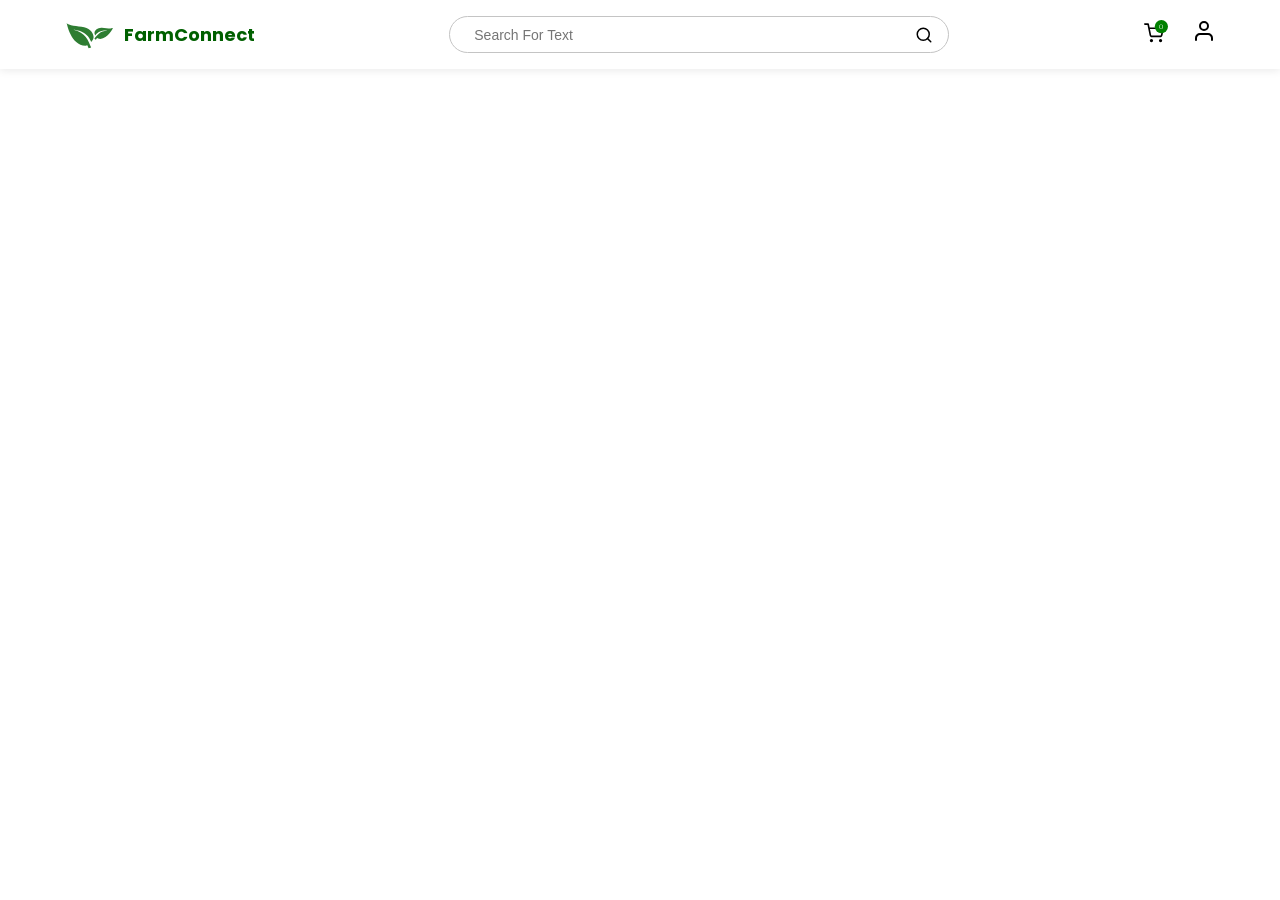
==== pages/home.html @ e82cad1a "nav bar" ====
<!DOCTYPE html>
<html lang="en">
<head>
    <meta charset="UTF-8">
    <meta name="viewport" content="width=device-width, initial-scale=1.0">
    <title>HomePage</title>
     <link rel="stylesheet" href="https://cloudflare.com">
     <link rel="preconnect" href="https://fonts.googleapis.com">
  <link rel="preconnect" href="https://gstatic.com" crossorigin>
  <link href="https://fonts.googleapis.com/css2?family=Poppins:wght@300;400;500;600;700;800&display=swap" rel="stylesheet">
  
    <link rel="stylesheet" href="/css/home.css">
</head>
<body>
   <header class="navbar-header">
  <nav class="navbar">
    
    <!-- Left Section: Logo & Name -->
    <a href="/pages/home.html" class="nav-logo">
      <!-- Added class="logo-img" so we can size it using our CSS tokens -->
      <img src="/icons/logo.svg" alt="Logo" class="logo-img">
      <span class="nav-name">FarmConnect</span>
    </a>

    <!-- Center Section: Search Engine -->
    <div class="nav-search-container">
      <form class="nav-search-form" action="search-results.html" method="GET">
        <input type="text" name="query" placeholder="Search For Text" class="search-input">
        <button type="submit" class="search-submit-btn">
          <img src="/icons/search.svg" alt="Search" class="search-img-icon">
        </button>
      </form>
    </div>

    <!-- Right Section: Cart & User Links -->
    <div class="nav-actions">
      <a href="/cart" class="nav-icon-link">
        <!-- Replaced space with %20 just in case your file has a real space, but renaming the file to shopping-cart.svg is best practice! -->
        <img src="/icons/shopping%20cart.svg" alt="Cart" class="nav-icon">
      </a>
      <a href="/profile" class="nav-icon-link">
        <img src="/icons/user.svg" alt="Profile" class="nav-icon">
      </a>
    </div>

  </nav>
</header>
</body>
</html>
---- css/home.css ----
:root{
    --primary:#008000;
    --primary-hover:#007300;
    --primary-dark:#006000;
    --secondary:#E6F2E6;
    --white:#fff;
    --black:#000;
    --gray:#C4C4C4;
    --text:#333;
    --font-family:'Poppins',sans-serif;
    --fs-xs:.75rem;
    --fs-sm:.875rem;
    --fs-base:1rem;
    --fs-md:1.125rem;
    --fs-lg:1.5rem;
    --fs-xl:2rem;
    --fs-2xl:2.5rem;
    --fs-3xl:3rem;
    --fw-light:300;
    --fw-regular:400;
    --fw-medium:500;
    --fw-semibold:600;
    --fw-bold:700;
    --fw-black:800;
    --space-4:1rem;
    --space-5:1.5rem;
    --radius-sm:8px;
    --radius-md:12px;
    --radius-lg:20px;
    --shadow-sm:0 2px 8px rgba(0,0,0,.08);
    --container-width:1200px;
    --transition:.3s ease;
}


*{
    margin:0;
    padding:0;
    box-sizing:border-box;
    scroll-behavior:smooth;
}



 body{
        font-family: var(--font-family);
        color: var(--text);
        background: var(--white);
        overflow-x:hidden;
     }

   
.navbar-header {
    background-color: var(--white);
    box-shadow: var(--shadow-sm);  
    position: sticky;
    top: 0;
    z-index: 1000;
}

.navbar {
    display: flex;
    align-items: center;
    justify-content: space-between;
    max-width: var(--container-width); 
    margin: 0 auto;                 
    padding: var(--space-4) var(--space-5); 
}


.nav-logo {
    display: flex;
    align-items: center;
    gap: 0.5rem;
    text-decoration: none;
}

.logo-img {
    height: 32px;  
    width: auto;
}

.nav-name {
    font-size: var(--fs-md);       
    font-weight: var(--fw-bold);   
    color: var(--primary-dark);   
}


.nav-search-container {
    flex-grow: 1;
    max-width: 500px;
    margin: 0 var(--space-5);      
}

.nav-search-form {
    display: flex;
    align-items: center;
    position: relative;
    width: 100%;
}

.search-input {
    width: 100%;
    padding: 0.6rem var(--space-5);
    padding-right: 2.5rem;          
    font-size: var(--fs-sm);     
    border: 1px solid var(--gray); 
    border-radius: var(--radius-lg);
    outline: none;
    transition: var(--transition);  
}


.search-input:focus {
    border-color: var(--primary);   
    box-shadow: 0 0 0 3px var(--secondary);
}

.search-submit-btn {
    position: absolute;
    right: var(--space-4);
    background: none;
    border: none;
    cursor: pointer;
    display: flex;
    align-items: center;
}

/* Image Assets Size Normalizers */
.search-img-icon {
    width: 18px;
    height: 18px;
    object-fit: contain;
}

.nav-actions {
    display: flex;
    align-items: center;
    gap: var(--space-5);
}

.nav-icon {
    width: 24px;  
    height: 24px;
    object-fit: contain;
    transition: var(--transition);
}


.nav-icon:hover {
    transform: scale(1.1); 
}
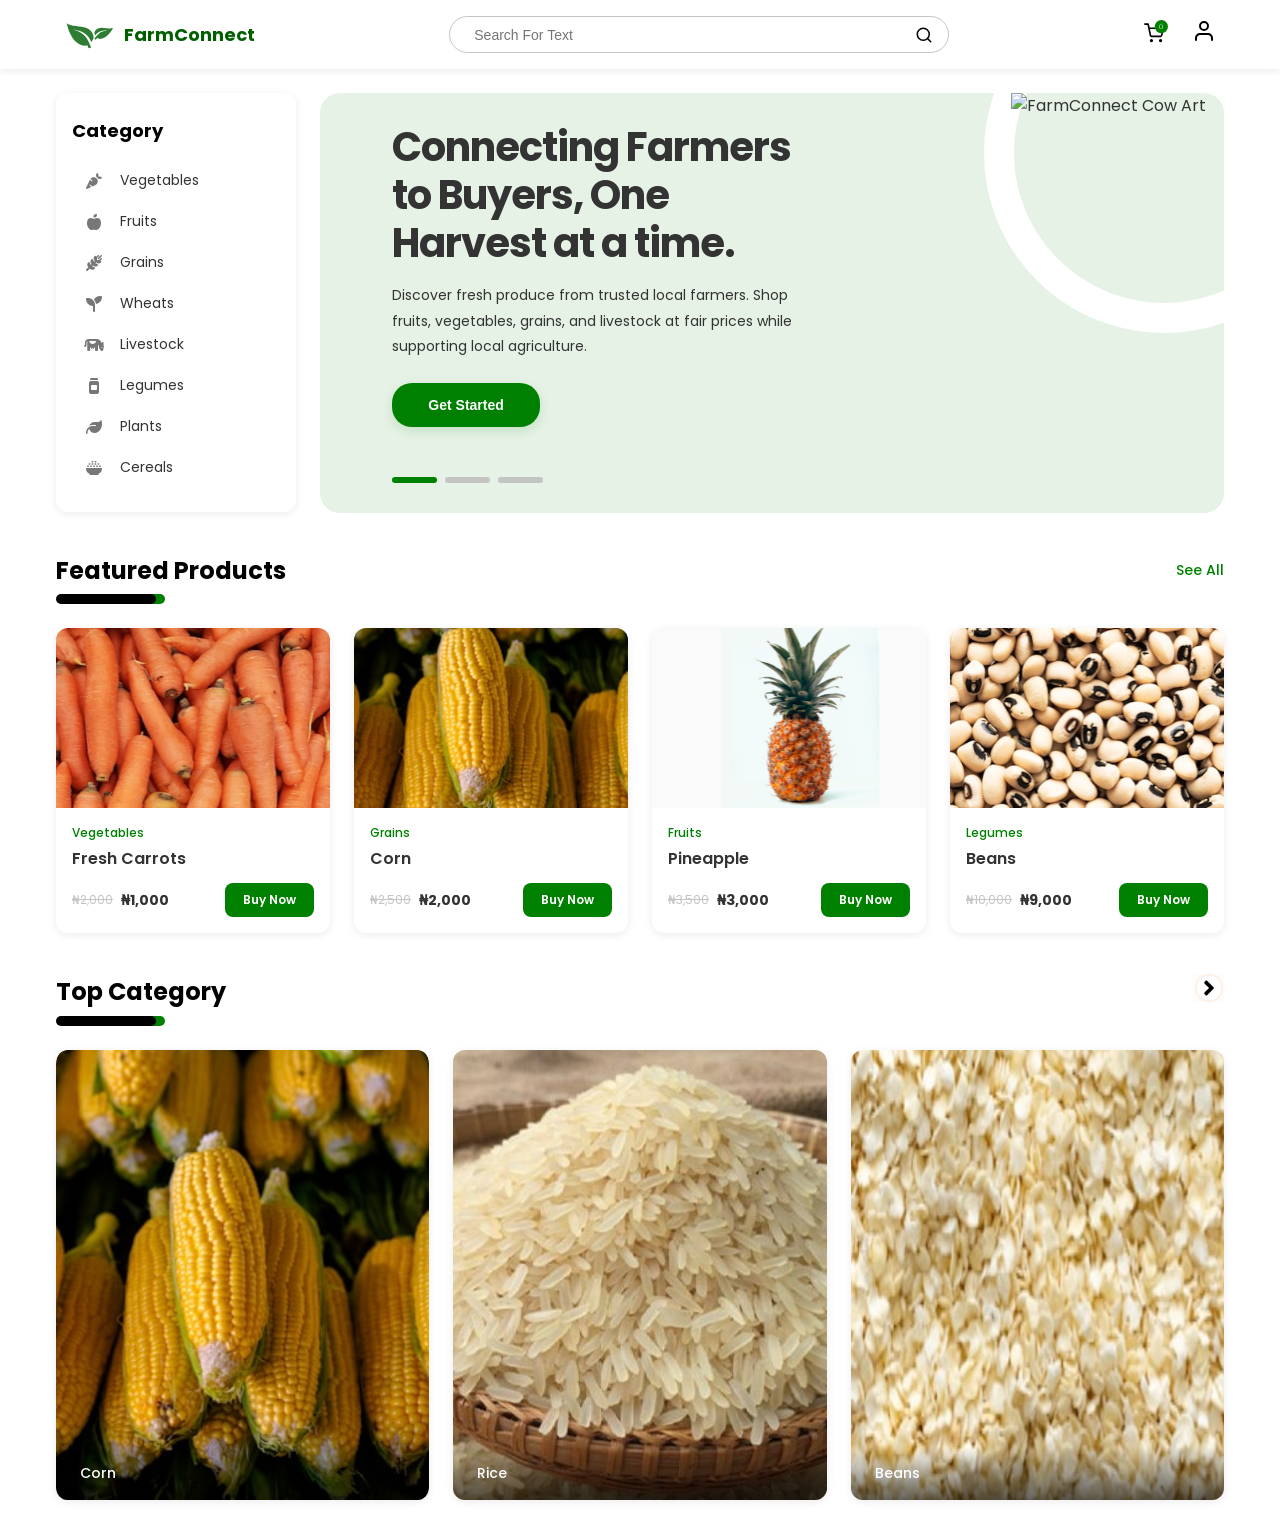
==== commit 4bdf73bb: "omo" ====
--- a/pages/home.html
+++ b/pages/home.html
@@ -4,7 +4,8 @@
     <meta charset="UTF-8">
     <meta name="viewport" content="width=device-width, initial-scale=1.0">
     <title>HomePage</title>
-     <link rel="stylesheet" href="https://cloudflare.com">
+    <link rel="stylesheet" href="https://cdnjs.cloudflare.com/ajax/libs/font-awesome/6.7.2/css/all.min.css">
+
      <link rel="preconnect" href="https://fonts.googleapis.com">
   <link rel="preconnect" href="https://gstatic.com" crossorigin>
   <link href="https://fonts.googleapis.com/css2?family=Poppins:wght@300;400;500;600;700;800&display=swap" rel="stylesheet">
@@ -32,11 +33,11 @@
       </form>
     </div>
 
-    <!-- Right Section: Cart & User Links -->
+   
     <div class="nav-actions">
       <a href="/cart" class="nav-icon-link">
-        <!-- Replaced space with %20 just in case your file has a real space, but renaming the file to shopping-cart.svg is best practice! -->
-        <img src="/icons/shopping%20cart.svg" alt="Cart" class="nav-icon">
+    
+        <img src="/icons/shopping cart.svg" alt="Cart" class="nav-icon">
       </a>
       <a href="/profile" class="nav-icon-link">
         <img src="/icons/user.svg" alt="Profile" class="nav-icon">
@@ -45,5 +46,180 @@
 
   </nav>
 </header>
+
+  <main class="main-container">
+  
+  <!-- LEFT COLUMN: CATEGORY SIDEBAR -->
+  <aside class="category-sidebar">
+    <h3 class="sidebar-title">Category</h3>
+    <ul class="category-list">
+      <li class="category-item active"><i class="fa-solid fa-carrot"></i> Vegetables</li>
+      <li class="category-item"><i class="fa-solid fa-apple-whole"></i> Fruits</li>
+      <li class="category-item"><i class="fa-solid fa-wheat-awn"></i> Grains</li>
+      <li class="category-item"><i class="fa-solid fa-seedling"></i> Wheats</li>
+      <li class="category-item"><i class="fa-solid fa-cow"></i> Livestock</li>
+      <li class="category-item"><i class="fa-solid fa-jar"></i> Legumes</li>
+      <li class="category-item"><i class="fa-solid fa-leaf"></i> Plants</li>
+      <li class="category-item"><i class="fa-solid fa-bowl-rice"></i> Cereals</li>
+    </ul>
+  </aside> <!-- Fixed closing tag -->
+
+  <!-- RIGHT COLUMN: THE HERO BANNER SYSTEM -->
+  <section class="hero-banner-container">
+    <!-- Sliding Navigation Arrows -->
+  <!----  <button class="slider-arrow prev-arrow" aria-label="Previous Slide">‹</button>-->
+    
+    <!-- Text Elements Content Block -->
+    <div class="hero-content">
+      <h2 class="hero-main-title">Connecting Farmers to Buyers, One Harvest at a time.</h2>
+      <p class="hero-subtext">Discover fresh produce from trusted local farmers. Shop fruits, vegetables, grains, and livestock at fair prices while supporting local agriculture.</p>
+      <button class="get-started-btn">Get Started</button>
+      
+      <!-- Bottom Indicator Bars -->
+      <div class="slider-indicators"> 
+        <span class="dot active"></span>
+        <span class="dot"></span>
+        <span class="dot"></span>
+      </div>
+    </div>
+    
+    <!-- How the Cow Image sits on the right-hand side -->
+    <div class="hero-image-wrapper">
+      <!-- Use the transparent cow PNG image file you exported here -->
+      <img src="/icons/cow.svg" alt="FarmConnect Cow Art" class="hero-cow-graphic">
+    </div>
+
+   <!---- <button class="slider-arrow next-arrow" aria-label="Next Slide">›</button>--> 
+  </section>
+
+</main>
+
+<section class="products-section">
+  <!-- Section Header with Title and "See All" Link -->
+  <div class="section-header">
+    <h2 class="section-title">Featured Products</h2>
+    <a href="products.html" class="see-all-link">See All</a>
+  </div>
+   
+    <img src="/icons/Bars.svg" class="slider-indicator">
+  <!-- Products Grid Matrix Container -->
+ <div class="products-grid">
+    
+    <!-- Card 1: Fresh Carrots -->
+    <div class="product-card">
+      <div class="card-img-wrapper">
+        <img src="/images/carrots.svg" alt="Fresh Carrots" class="product-img">
+             </div>
+      <div class="card-info">
+        <span class="product-category">Vegetables</span>
+        <h3 class="product-name">Fresh Carrots</h3>
+        <div class="card-bottom-row">
+          <p class="product-price">
+            <span class="old-price">₦2,000</span>
+            <span class="current-price">₦1,000</span>
+          </p>
+          <button class="add-to-cart-btn">Buy Now</button>
+        </div>
+      </div>
+    </div>
+
+    <!-- Card 2: Corn -->
+    <div class="product-card">
+      <div class="card-img-wrapper">
+        <img src="/images/corn.svg" alt="Corn" class="product-img">
+       
+      </div>
+      <div class="card-info">
+        <span class="product-category">Grains</span>
+        <h3 class="product-name">Corn</h3>
+        <div class="card-bottom-row">
+          <p class="product-price">
+            <span class="old-price">₦2,500</span>
+            <span class="current-price">₦2,000</span>
+          </p>
+          <button class="add-to-cart-btn">Buy Now</button>
+        </div>
+      </div>
+    </div>
+
+    <!-- Card 3: Pineapple -->
+    <div class="product-card">
+      <div class="card-img-wrapper">
+        <img src="/images/pineapple.svg" alt="Pineapple" class="product-img">
+        
+      </div>
+      <div class="card-info">
+        <span class="product-category">Fruits</span>
+        <h3 class="product-name">Pineapple</h3>
+        <div class="card-bottom-row">
+          <p class="product-price">
+            <span class="old-price">₦3,500</span>
+            <span class="current-price">₦3,000</span>
+          </p>
+          <button class="add-to-cart-btn">Buy Now</button>
+        </div>
+      </div>
+    </div>
+
+    <!-- Card 4: Beans -->
+    <div class="product-card">
+      <div class="card-img-wrapper">
+        <img src="/images/beans.svg" alt="Beans" class="product-img">
+      
+      </div>
+      <div class="card-info">
+        <span class="product-category">Legumes</span>
+        <h3 class="product-name">Beans</h3>
+        <div class="card-bottom-row">
+          <p class="product-price">
+            <span class="old-price">₦10,000</span>
+            <span class="current-price">₦9,000</span>
+          </p>
+          <button class="add-to-cart-btn">Buy Now</button>
+        </div>
+      </div>
+    </div>
+
+</div>
+  </div>
+</section>
+
+<section class="category-section">
+      <div class="category-header">
+    <h2 class="category-title">Top Category</h2>
+    <a href="#" class="right-arrow"><img src="/icons/arrow right.svg"></a>
+  </div>
+   
+    <img src="/icons/Bars.svg" class="slider-indicator">
+  <div class="categories-image-grid">
+    
+    <!-- Category Card 1: Corn -->
+    <div class="category-image-card">
+      <img src="/images/corn.svg" alt="Corn Category" class="cat-grid-img">
+      <div class="category-card-overlay">
+        <h3 class="cat-card-name">Corn</h3>
+      </div>
+    </div>
+
+    <!-- Category Card 2: Rice -->
+    <div class="category-image-card">
+      <img src="/images/rice.svg" alt="Rice Category" class="cat-grid-img">
+      <div class="category-card-overlay">
+        <h3 class="cat-card-name">Rice</h3>
+      </div>
+    </div>
+
+    <!-- Category Card 3: Beans -->
+    <div class="category-image-card">
+      <img src="/images/millet.svg" alt="Beans Category" class="cat-grid-img">
+      <div class="category-card-overlay">
+        <h3 class="cat-card-name">Beans</h3>
+      </div>
+    </div>
+
+  </div>
+</section>
+
+</section>
 </body>
 </html>
--- a/css/home.css
+++ b/css/home.css
@@ -42,12 +42,12 @@
 
 
 
- body{
+body{
         font-family: var(--font-family);
         color: var(--text);
         background: var(--white);
         overflow-x:hidden;
-     }
+    }
 
    
 .navbar-header {
@@ -89,6 +89,7 @@
 
 .nav-search-container {
     flex-grow: 1;
+   /* max-width: var(--container-width);*/
     max-width: 500px;
     margin: 0 var(--space-5);      
 }
@@ -152,3 +153,489 @@
     transform: scale(1.1); 
 }
 
+
+/* ==========================================================================
+   PARENT LAYOUT GRID: LOCKS SIDEBAR & HERO BANNER SIDE-BY-SIDE
+   ========================================================================== */
+.main-container {
+    display: grid;
+    grid-template-columns: 240px 1fr; 
+    gap: var(--space-5);
+    max-width: var(--container-width);
+    margin: var(--space-5) auto;
+    padding: 0 var(--space-4);
+    align-items: start;
+}
+
+/* ==========================================
+   LEFT SIDEBAR STYLE
+   ========================================== */
+.category-sidebar {
+    background-color: var(--white);
+    border-radius: var(--radius-md);
+    padding: var(--space-5) var(--space-4);
+    box-shadow: var(--shadow-sm);
+}
+
+.sidebar-title {
+    font-size: var(--fs-md);
+    font-weight: var(--fw-bold);
+    margin-bottom: var(--space-4);
+    color: var(--black);
+}
+
+.category-list {
+    list-style: none;
+    display: flex;
+    flex-direction: column;
+}
+
+.category-item {
+    display: flex;
+    align-items: center;
+    gap: var(--space-4);
+    font-size: var(--fs-sm);
+    font-weight: var(--fw-regular);
+    color: var(--text);
+    padding: 10px 12px;
+    border-radius: var(--radius-sm);
+    cursor: pointer;
+    transition: var(--transition);
+}
+
+.category-item i {
+    font-size: var(--fs-base);
+    color: #777;
+    width: 20px;
+    text-align: center;
+}
+
+.category-item:hover {
+    background-color: var(--secondary);
+    color: var(--primary-dark);
+    font-weight: var(--fw-semibold);
+}
+
+.category-item:hover i{
+    color: var(--primary);
+}
+
+
+/* ==========================================
+   RIGHT HERO BANNER DESIGN (MATCHING THE FIGMA IMAGE)
+   ========================================== */
+/* ==========================================================================
+   THE HERO BANNER DESIGN (MATCHING YOUR IMAGE PERFECTLY)
+   ========================================================================== */
+.hero-banner-container {
+    background-color: var(--secondary); /* Exact soft pastel mint green background from your image */
+    border-radius: var(--radius-lg); /* Smooth 20px corners */
+    min-height: 420px;
+    display: flex;
+    text-align: left;
+    align-items: center;
+    justify-content: space-between;
+    padding: var(--space-5) 8%;
+    position: relative;
+    overflow: hidden; /* Keeps the white background circles clipped inside */
+}
+
+/* THE WHITE DECORATIVE ACCENT RING IN THE TOP RIGHT CORNER */
+.hero-banner-container::before {
+    content: '';
+    position: absolute;
+    top: -120px;
+    right: -120px;
+    width: 300px;
+    height: 300px;
+    border: 30px solid var(--white); /* Semitransparent white thick ring */
+    border-radius: 50%;
+    z-index: 1;
+}
+
+/* TEXT ELEMENT CONTENT PANEL */
+.hero-content {
+    max-width: 55%;
+    z-index: 2; /* Keeps text above the decorative circles */
+    position: relative;
+}
+
+.hero-main-title {
+    font-family: var(--font-family);
+    font-size: var(--fs-2xl); /* Heavy display title scale from your image */
+    font-weight: var(--fw-bold);
+    color: var(--text); 
+    line-height: 1.2;
+    letter-spacing: -1px;
+    margin-bottom: var(--space-4);
+}
+
+.hero-subtext {
+    font-size: var(--fs-sm);
+    color: var(--text); /* Soft charcoal gray description text */
+    line-height: 1.8;
+    max-width: 480px;
+    margin-bottom: var(--space-5);
+}
+
+/* BRIGHT GREEN CALL TO ACTION BUTTON */
+.get-started-btn {
+    background-color: var(--primary); /* Vibrant bright green from your image */
+    color: var(--white);
+    font-size: var(--fs-sm);
+    font-weight: var(--fw-semibold);
+    padding: 14px 36px;
+    border: none;
+    border-radius: var(--radius-lg); /* Fully pill-rounded corners */
+    cursor: pointer;
+    box-shadow: 0 4px 12px rgba(0, 128, 0, 0.15);
+    transition: var(--transition);
+}
+
+.get-started-btn:hover {
+    background-color: var(--primary-hover); /* Darker green hover effect */
+    transform: translateY(-1px);
+}
+
+/* SOLID DASH INDICATORS TRACK (BOTTOM LEFT) */
+.slider-indicators {
+    display: flex;
+    gap: 8px;
+    margin-top: 50px;
+}
+
+.slider-indicators .dot {
+    width: 45px; /* Rectangular dashes like your image */
+    height: 6px;
+    background-color: var(--gray); /* Muted gray-green for inactive dashes */
+    border-radius: 3px;
+    transition: var(--transition);
+}
+
+.slider-indicators .dot.active {
+    background-color: var(--primary); /* Active dash matches button green */
+}
+
+/* ==========================================
+   THE REALISTIC COW IMAGE PLACEMENT
+   ========================================== */
+.hero-image-wrapper {
+    position: absolute;
+    right: 2%;
+    bottom: 0;
+    height: 100%;
+    max-width: 45%;
+    z-index: 2;
+    display: flex;
+    align-items: flex-end;
+}
+
+.hero-cow-graphic {
+    height: 100%; /* Spans full height of banner */
+    width: auto;
+    object-fit: contain;
+}
+
+
+@media (max-width: 992px) {
+ .main-container { grid-template-columns: repeat(2, 1fr); }
+}
+@media (max-width: 576px) {
+    .main-container { grid-template-columns: 1fr; }
+}
+
+/* ==========================================
+   CAROUSEL SLIDER BUTTON ARROWS
+   ========================================== */
+/*.slider-arrow {
+    position: absolute;
+    top: 50%;
+    transform: translateY(-50%);
+    width: 44px;
+    height: 44px;
+    background-color: rgba(255, 255, 255, 0.5); /* Semi-transparent white circle */
+    /*color: #4A6B51; /* Muted green arrow color */
+    /*border: none;
+    border-radius: 50%;
+    display: flex;
+    align-items: center;
+    justify-content: center;
+    cursor: pointer;
+    z-index: 3;
+    font-size: 1.5rem;
+    transition: var(--transition);
+} 
+
+.slider-arrow:hover {
+    background-color: rgba(255, 255, 255, 0.8);
+}
+
+.prev-arrow { left: var(--space-4); }
+.next-arrow { right: var(--space-4); }*/
+
+/* ==========================================
+   FEATURED PRODUCTS SECTION
+   ========================================== */
+.products-section {
+    max-width: var(--container-width);
+    margin: 40px auto;
+    padding: 0 var(--space-4);
+}
+
+/* Header row layout formatting */
+.section-header {
+    display: flex;
+    align-items: center;
+    justify-content: space-between;
+    margin-bottom: var(--space-4);
+}
+
+.section-title {
+    font-size: var(--fs-lg);
+    font-weight: var(--fw-bold);
+    color: var(--black);
+}
+
+.see-all-link {
+    font-size: var(--fs-sm);
+    font-weight: var(--fw-medium);
+    color: var(--primary);
+    text-decoration: none;
+    transition: var(--transition);
+}
+
+.see-all-link:hover {
+    color: var(--primary-hover);
+    text-decoration: underline;
+}
+
+
+/* ==========================================
+   PRODUCTS MATRIX CONTAINER (4 COLUMNS)
+   ========================================== */
+.products-grid {
+    display: grid;
+    grid-template-columns: repeat(4, 1fr); /* 4 identical side-by-side columns */
+    gap: var(--space-5);                  /* Perfect gap between layout tiles */
+}
+
+/* Card Block Outer Borders Setup */
+.product-card {
+    background-color: var(--white);
+    border-radius: var(--radius-md);     /* Smooth 12px card corners token */
+    box-shadow: var(--shadow-sm);        /* Light aesthetic card drop shadow aura */
+    overflow: hidden;
+    transition: var(--transition);
+}
+
+.product-card:hover {
+    transform: translateY(-4px);         /* Micro-lift response layout action */
+}
+
+/* Image bounding frames metrics */
+.card-img-wrapper {
+    width: 100%;
+    height: 180px;
+    background-color: #fafafa;
+    display: flex;
+    align-items: center;
+    justify-content: center;
+    position: relative;
+}
+
+.product-img {
+    width: 100%;
+    height: 100%;
+    object-fit: cover; /* Crops vegetables to fill out images boundary masks */
+}
+
+
+/* Card Metadata details block settings */
+.card-info {
+    padding: var(--space-4);
+    display: flex;
+    flex-direction: column;
+    gap: 4px;
+}
+
+.product-category {
+    font-size: var(--fs-xs);
+    color: var(--primary); /* Small green category tracking labels */
+    font-weight: var(--fw-medium);
+}
+
+.product-name {
+    font-size: var(--fs-base);
+    font-weight: var(--fw-semibold);
+    color: var(--text);
+    margin-bottom: 4px;
+}
+
+/* Forces Price on left side, button on right side horizontally */
+.card-bottom-row {
+    display: flex;
+    align-items: center;
+    justify-content: space-between;
+    margin-top: 4px;
+}
+
+/* EDITED: Changed from flex-direction: column to a side-by-side flex row */
+.product-price {
+    display: flex;
+    align-items: center;     /* Aligns text flat on the exact same baseline level */
+    gap: 8px;                /* Creates a clean horizontal gap between the numbers */
+}
+
+/* EDITED: Optimized text token scale for a balanced look */
+.old-price {
+    font-size: var(--fs-xs); /* Uses your smaller 0.75rem token size */
+    color: var(--gray);
+    text-decoration: line-through; /* Draws a crisp line through the old numbers */
+    font-weight: var(--fw-regular);
+}
+
+.current-price {
+    font-size: var(--fs-sm);
+    font-weight: var(--fw-bold);
+    color: var(--text);
+}
+
+/* Isolated compact rectangular button pinned to bottom right */
+.add-to-cart-btn {
+    background-color: var(--primary); /* Bright brand green */
+    color: var(--white);
+    border: none;
+    font-family: var(--font-family);
+    font-size: var(--fs-xs);
+    font-weight: var(--fw-semibold);
+    padding: 8px 18px;
+    border-radius: var(--radius-sm);  /* Snaps to sharp 8px corner values */
+    cursor: pointer;
+    transition: var(--transition);
+}
+
+.add-to-cart-btn:hover {
+    background-color: var(--primary-hover);
+}
+
+/* Responsive constraints adjustments */
+@media (max-width: 992px) {
+    .products-grid { grid-template-columns: repeat(2, 1fr); }
+}
+@media (max-width: 576px) {
+    .products-grid { grid-template-columns: 1fr; }
+}
+
+.category-section{
+    max-width: var(--container-width);
+    margin: 40px auto;
+    padding: 0 var(--space-4);
+}
+
+.category-header {
+    display: flex;
+    align-items: center;
+    justify-content: space-between;
+    margin-bottom: var(--space-4);
+}
+
+.category-title {
+    font-size: var(--fs-lg);
+    font-weight: var(--fw-bold);
+    color: var(--black);
+}
+
+.right-arrow{
+    font-size: var(--fs-sm);
+    font-weight: var(--fw-medium);
+    color: var(--primary);
+    text-decoration: none;
+    transition: var(--transition);
+}
+
+.slider-indicator{
+    display: flex;
+    margin-top: -10px;
+    margin-bottom: var(--space-5);
+}
+/* ==========================================================================
+   NEW TOP CATEGORIES DESIGN (AS SEEN IN SCREENSHOT)
+   ========================================================================== */
+.top-categories-section {
+    max-width: var(--container-width); /* Stays within your 1200px layout limits */
+    margin: 50px auto;
+    padding: 0 var(--space-4);
+}
+
+.categories-header {
+    margin-bottom: var(--space-5);
+}
+
+.categories-main-title {
+    font-family: var(--font-family);
+    font-size: var(--fs-md);          /* Crisp, standard section heading font size */
+    font-weight: var(--fw-bold);
+    color: var(--black);
+}
+
+/* ==========================================
+   3-COLUMN IMAGE MATRIX GRID ENGINE
+   ========================================== */
+.categories-image-grid {
+    display: grid;
+    /* Forces exactly 3 columns side-by-side filling up the empty space evenly */
+    grid-template-columns: repeat(3, 1fr); 
+    gap: var(--space-5); /* Employs your system spacing layout tokens */
+}
+
+.category-image-card {
+    position: relative; /* Crucial: Traps the text label overlays inside the card limits */
+    height: 450px;      /* Set vertical height matching the screenshot's aspect ratio */
+    border-radius: var(--radius-md); /* Smooth 12px card corners matching Figma cards */
+    overflow: hidden;   /* Cuts off any messy image borders that bleed past the curves */
+    box-shadow: var(--shadow-sm);
+    cursor: pointer;
+    transition: var(--transition);
+}
+
+.category-image-card:hover {
+    transform: translateY(-4px); /* Add a tiny interactive lift feel on hover */
+}
+
+.cat-grid-img {
+    width: 100%;
+    height: 100%;
+    object-fit: cover; /* Keeps images scaled beautifully without squishing or stretching */
+}
+
+/* THE CONTAINER POSITIONING THE TEXT ON TOP OF THE ARTWORK */
+.category-card-overlay {
+    position: absolute;
+    left: 0;
+    bottom: 0;
+    width: 100%;
+    padding: var(--space-4) var(--space-5);
+    
+    /* Adds a soft dark fade gradient backdrop so the text remains highly readable */
+    background: linear-gradient(to top, rgba(0,0,0,0.6) 0%, rgba(0,0,0,0) 100%);
+    
+    z-index: 2;
+}
+
+/* The label font properties */
+.cat-card-name {
+    font-family: var(--font-family);
+    font-size: var(--fs-sm); /* Keep it light and elegant matching mockup scales */
+    font-weight: var(--fw-medium);
+    color: var(--white); /* White text color tracks flawlessly over image gradient layers */
+}
+
+/* Responsive collapse for tablets and mobile devices */
+@media (max-width: 768px) {
+    .categories-image-grid {
+        grid-template-columns: 1fr; /* Stacks image boxes vertically on narrow displays */
+    }
+    .category-image-card {
+        height: 250px; /* Slims vertical height profile scale on tiny phones */
+    }
+}
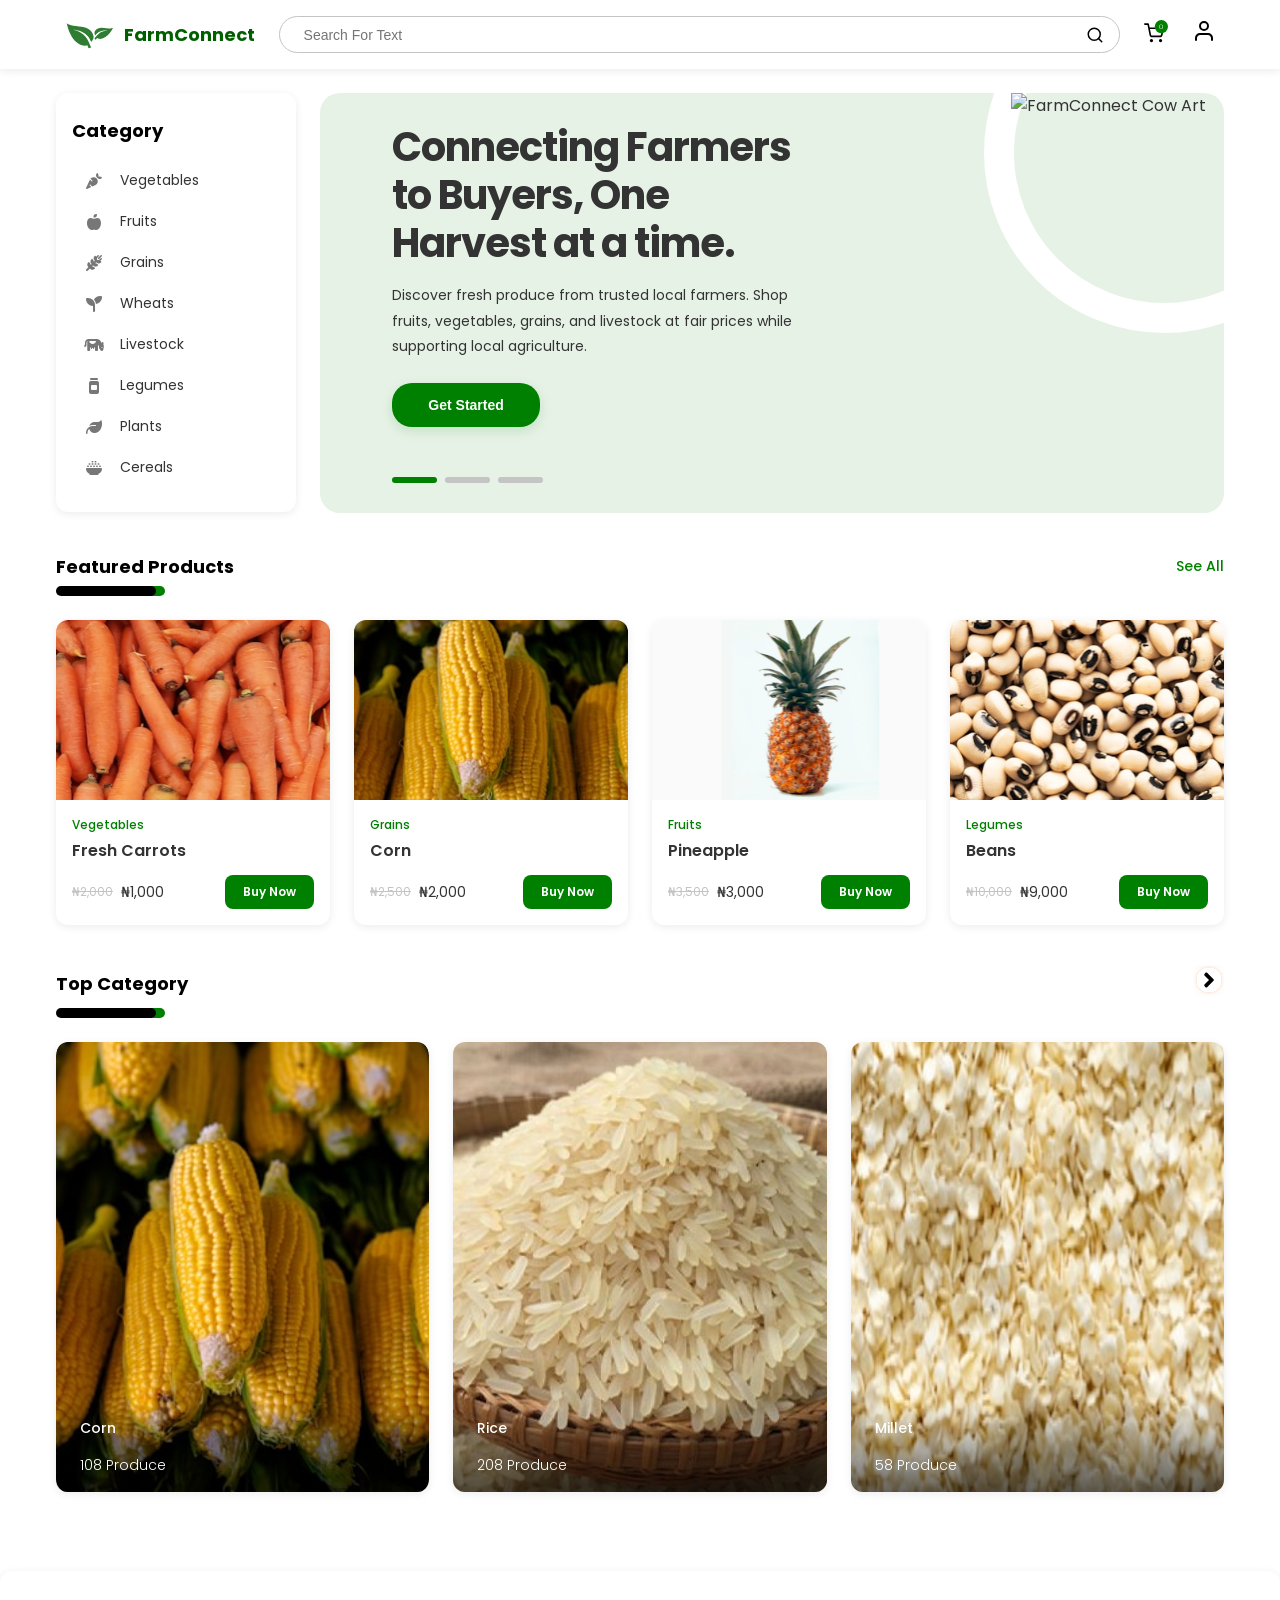
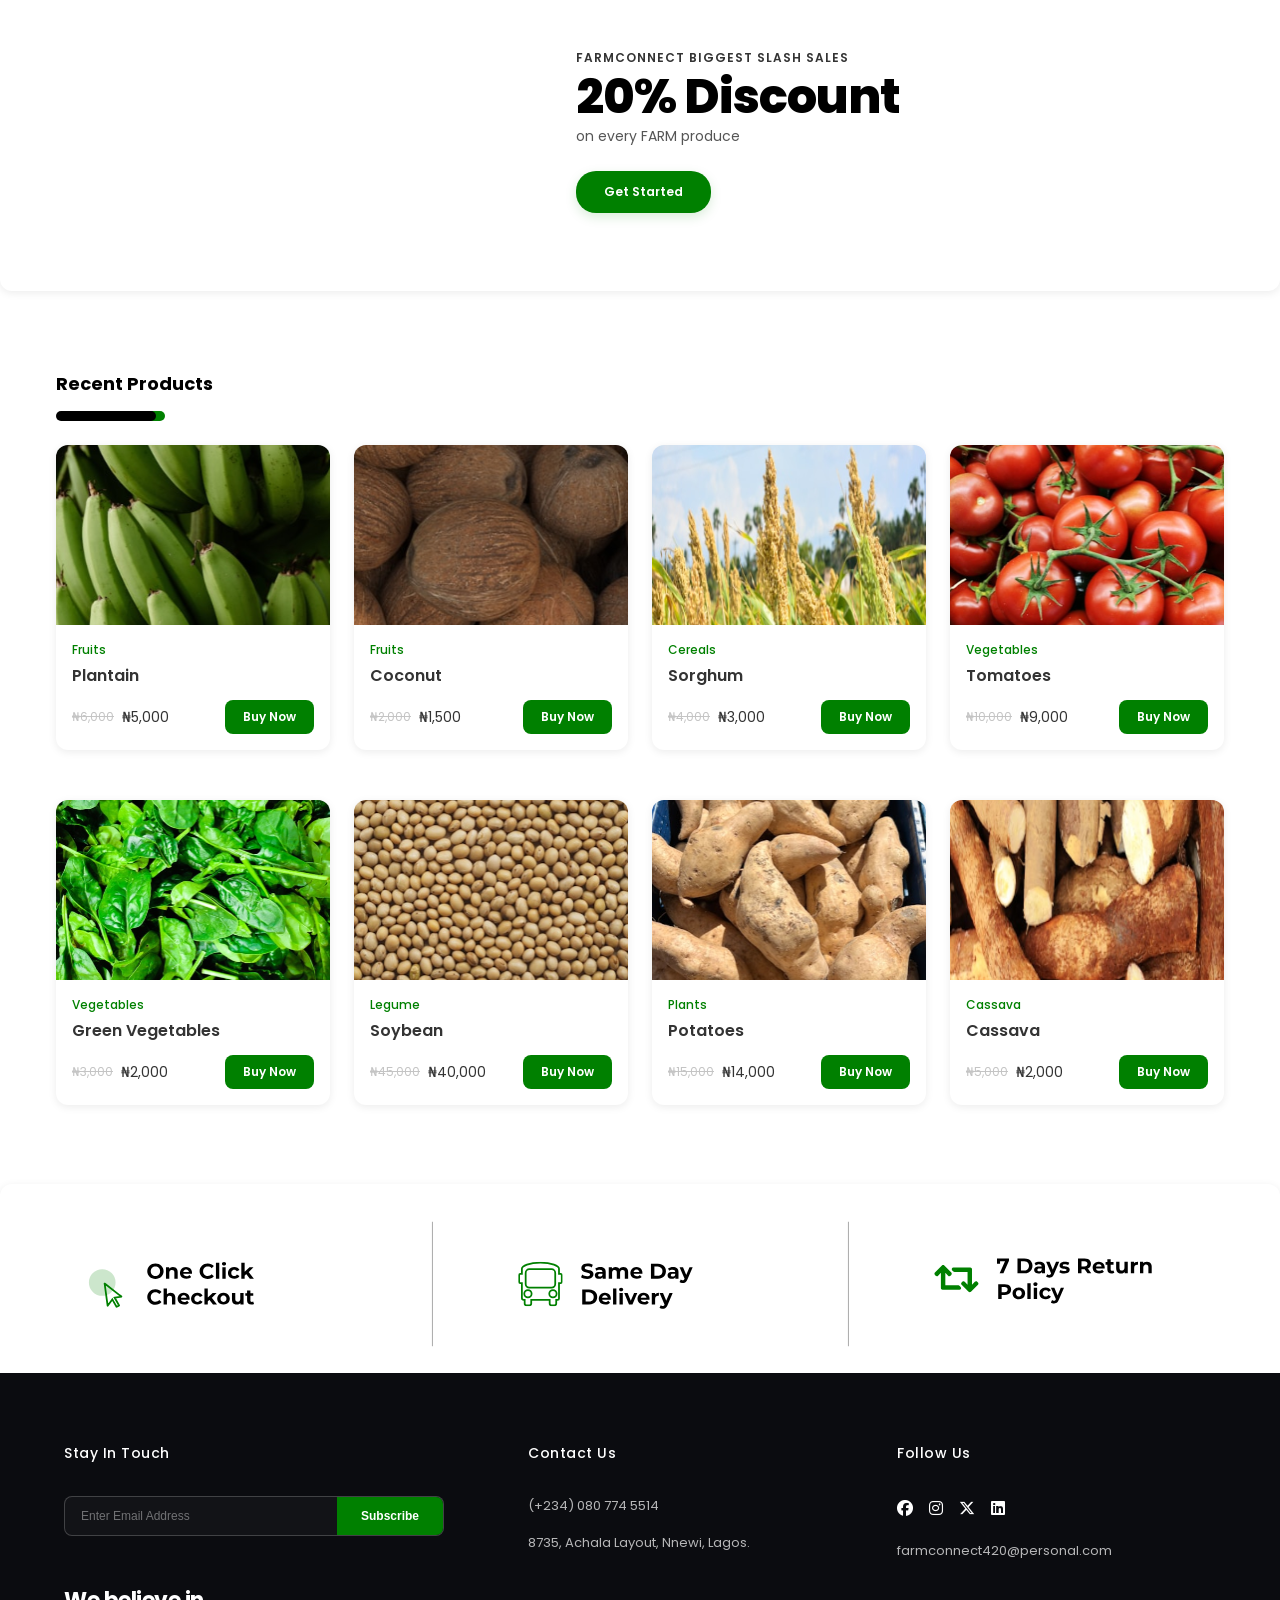
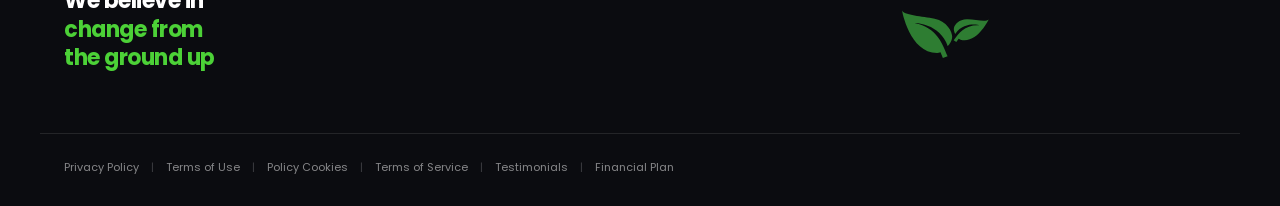
==== commit cc07ca36: "fairly done" ====
--- a/pages/home.html
+++ b/pages/home.html
@@ -198,6 +198,7 @@
       <img src="/images/corn.svg" alt="Corn Category" class="cat-grid-img">
       <div class="category-card-overlay">
         <h3 class="cat-card-name">Corn</h3>
+        <p class="cat-card-sub">108 Produce</p>
       </div>
     </div>
 
@@ -206,6 +207,7 @@
       <img src="/images/rice.svg" alt="Rice Category" class="cat-grid-img">
       <div class="category-card-overlay">
         <h3 class="cat-card-name">Rice</h3>
+        <p class="cat-card-sub">208 Produce</p>
       </div>
     </div>
 
@@ -213,13 +215,259 @@
     <div class="category-image-card">
       <img src="/images/millet.svg" alt="Beans Category" class="cat-grid-img">
       <div class="category-card-overlay">
-        <h3 class="cat-card-name">Beans</h3>
-      </div>
+        <h3 class="cat-card-name">Millet</h3>
+        <p class="cat-card-sub">58 Produce</p>
+      </div>
+    </div>
+
+  </div>
+ </section>
+
+ <section class="flash-sale-section">
+  <!-- The main box that loads your pre-made background picture -->
+  <div class="sale-banner-image-box">
+    
+    <!-- This container pushes and aligns all text to the right side -->
+    <div class="sale-content-right">
+      <span class="sale-tagline">FARMCONNECT BIGGEST SLASH SALES</span>
+      <h2 class="sale-main-heading">20% Discount</h2>
+      <p class="sale-subheading">on every FARM produce</p>
+      <button class="sale-action-btn">Get Started</button>
     </div>
 
   </div>
 </section>
 
+<section class="recent-products-section">
+  <!-- Component Title Header -->
+  <div class="recent-header">
+    <h2 class="recent-main-title">Recent Products</h2>
+  </div>
+
+   <img src="/icons/Bars.svg" class="slider-indicator">
+  <!-- 4-Column Balanced Grid Matrix -->
+  <div class="recent-products-grid">
+    
+    <div class="product-card">
+      <div class="card-img-wrapper">
+        <img src="/images/plaintain.svg" alt="Plantain" class="product-img">
+        
+      </div>
+      <div class="card-info">
+        <span class="product-category">Fruits</span>
+        <h3 class="product-name">Plantain</h3>
+        <div class="card-bottom-row">
+          <p class="product-price">
+            <span class="old-price">₦6,000</span>
+            <span class="current-price">₦5,000</span>
+          </p>
+          <button class="add-to-cart-btn">Buy Now</button>
+        </div>
+      </div>
+    </div>
+
+ <div class="product-card">
+      <div class="card-img-wrapper">
+        <img src="/images/coconut.svg" alt="Coconut" class="product-img">
+        
+      </div>
+      <div class="card-info">
+        <span class="product-category">Fruits</span>
+        <h3 class="product-name">Coconut</h3>
+        <div class="card-bottom-row">
+          <p class="product-price">
+            <span class="old-price">₦2,000</span>
+            <span class="current-price">₦1,500</span>
+          </p>
+          <button class="add-to-cart-btn">Buy Now</button>
+        </div>
+      </div>
+    </div>
+
+    <div class="product-card">
+      <div class="card-img-wrapper">
+        <img src="/images/sorghum.svg" alt="Sorghum" class="product-img">
+        
+      </div>
+      <div class="card-info">
+        <span class="product-category">Cereals</span>
+        <h3 class="product-name">Sorghum</h3>
+        <div class="card-bottom-row">
+          <p class="product-price">
+            <span class="old-price">₦4,000</span>
+            <span class="current-price">₦3,000</span>
+          </p>
+          <button class="add-to-cart-btn">Buy Now</button>
+        </div>
+      </div>
+    </div>
+
+    <div class="product-card">
+      <div class="card-img-wrapper">
+        <img src="/images/Tomatoes.svg" alt="Tomatoes" class="product-img">
+        
+      </div>
+      <div class="card-info">
+        <span class="product-category">Vegetables</span>
+        <h3 class="product-name">Tomatoes</h3>
+        <div class="card-bottom-row">
+          <p class="product-price">
+            <span class="old-price">₦10,000</span>
+            <span class="current-price">₦9,000</span>
+          </p>
+          <button class="add-to-cart-btn">Buy Now</button>
+        </div>
+      </div>
+    </div>
 </section>
+
+
+<section class="recent-products-section">
+
+  <!-- 4-Column Balanced Grid Matrix -->
+  <div class="recent-products-grid">
+    
+     <div class="product-card">
+      <div class="card-img-wrapper">
+        <img src="/images/vegie.svg" alt="Vegetables" class="product-img">
+        
+      </div>
+      <div class="card-info">
+        <span class="product-category">Vegetables</span>
+        <h3 class="product-name">Green Vegetables</h3>
+        <div class="card-bottom-row">
+          <p class="product-price">
+            <span class="old-price">₦3,000</span>
+            <span class="current-price">₦2,000</span>
+          </p>
+          <button class="add-to-cart-btn">Buy Now</button>
+        </div>
+      </div>
+    </div>
+   <div class="product-card">
+      <div class="card-img-wrapper">
+        <img src="/images/soybean.svg" alt="Soybean" class="product-img">
+        
+      </div>
+      <div class="card-info">
+        <span class="product-category">Legume</span>
+        <h3 class="product-name">Soybean</h3>
+        <div class="card-bottom-row">
+          <p class="product-price">
+            <span class="old-price">₦45,000</span>
+            <span class="current-price">₦40,000</span>
+          </p>
+          <button class="add-to-cart-btn">Buy Now</button>
+        </div>
+      </div>
+    </div>
+
+    <div class="product-card">
+      <div class="card-img-wrapper">
+        <img src="/images/potatoes.svg" alt="potatoes" class="product-img">
+        
+      </div>
+      <div class="card-info">
+        <span class="product-category">Plants</span>
+        <h3 class="product-name">Potatoes</h3>
+        <div class="card-bottom-row">
+          <p class="product-price">
+            <span class="old-price">₦15,000</span>
+            <span class="current-price">₦14,000</span>
+          </p>
+          <button class="add-to-cart-btn">Buy Now</button>
+        </div>
+      </div>
+    </div>
+    <div class="product-card">
+      <div class="card-img-wrapper">
+        <img src="/images/cassava.svg" alt="cassava" class="product-img">
+        
+      </div>
+      <div class="card-info">
+        <span class="product-category">Cassava</span>
+        <h3 class="product-name">Cassava</h3>
+        <div class="card-bottom-row">
+          <p class="product-price">
+            <span class="old-price">₦5,000</span>
+            <span class="current-price">₦2,000</span>
+          </p>
+          <button class="add-to-cart-btn">Buy Now</button>
+        </div>
+      </div>
+    </div>
+</section>
+ <section class="flash-sale-section">
+  <!-- The main box that loads your pre-made background picture -->
+  <div class="features-banner-image-box">
+
+  </div>
+</section>
+
+<footer class="site-footer">
+  <div class="footer-container">
+    
+    <!-- Column 1: Stay In Touch & Newsletter -->
+    <div class="footer-col newsletter-col">
+      <h4 class="footer-heading">Stay In Touch</h4>
+      
+      <form class="footer-form" action="/subscribe" method="POST">
+        <!-- Replaced standard input styling parameters to track your exact mockup border outline -->
+        <input type="email" placeholder="Enter Email Address" required class="footer-input">
+        <button type="submit" class="btn-green">Subscribe</button>
+      </form>
+
+      <!-- The exact prominent display brand tagline on your Figma mockup canvas -->
+      <h3 class="footer-moto-text">
+        We believe in <br>
+        <span>change from <br>
+        the ground up</span>
+      </h3>
+    </div>
+
+    <!-- Column 2: Contact Details -->
+    <div class="footer-col">
+      <h4 class="footer-heading">Contact Us</h4>
+      <!-- Placed the exact phone number and street address strings from your mockup screen layout -->
+      <p class="footer-contact-info">(+234) 080 774 5514</p>
+      <p class="footer-contact-info">8735, Achala Layout, Nnewi, Lagos.</p>
+    </div>
+
+    <!-- Column 3: Follow Channels & Big Vector Branding Sprout -->
+    <div class="footer-col layout-branding-right-col">
+      <h4 class="footer-heading">Follow Us</h4>
+      
+      <!-- Horizontal Social Interface Core Links -->
+      <div class="social-icons">
+        <a href="#" aria-label="Facebook Link"><i class="fa-brands fa-facebook"></i></a>
+        <a href="#" aria-label="Instagram Link"><i class="fa-brands fa-instagram"></i></a>
+        <a href="#" aria-label="Twitter Link"><i class="fa-brands fa-x-twitter"></i></a>
+        <a href="#" aria-label="LinkedIn Link"><i class="fa-brands fa-linkedin"></i></a>
+      </div>
+
+      <!-- Live raw template placeholder string matching your mockup layout specifications -->
+      <p class="footer-email-link">farmconnect420@personal.com</p>
+
+      <!-- The beautiful signature brand sprout logo tracking directly over the right wall block -->
+      <!-- Replace the source file path below with your exported green sprout graphic shape! -->
+      <div class="footer-branding-logo">
+        <img src="/images/Leaf.svg" alt="FarmConnect Sprout Graphics Logo" class="footer-sprout-img">
+      </div>
+    </div>
+
+  </div>
+
+  <!-- Bottom Floor Track Layout containing all secondary horizontal legal strings inline -->
+  <div class="footer-bottom-bar">
+    <div class="footer-legal-links">
+      <a href="#">Privacy Policy</a>
+      <a href="#">Terms of Use</a>
+      <a href="#">Policy Cookies</a>
+      <a href="#">Terms of Service</a>
+      <a href="#">Testimonials</a>
+      <a href="#">Financial Plan</a>
+    </div>
+  </div>
+</footer>
 </body>
-</html>+</html> 
--- a/css/home.css
+++ b/css/home.css
@@ -89,8 +89,8 @@
 
 .nav-search-container {
     flex-grow: 1;
-   /* max-width: var(--container-width);*/
-    max-width: 500px;
+    max-width: var(--container-width);
+    /*max-width: 500px;*/
     margin: 0 var(--space-5);      
 }
 
@@ -391,7 +391,8 @@
 }
 
 .section-title {
-    font-size: var(--fs-lg);
+    font-family: var(--font-family);
+    font-size: var(--fs-md);
     font-weight: var(--fw-bold);
     color: var(--black);
 }
@@ -414,6 +415,7 @@
    PRODUCTS MATRIX CONTAINER (4 COLUMNS)
    ========================================== */
 .products-grid {
+    cursor: pointer;
     display: grid;
     grid-template-columns: repeat(4, 1fr); /* 4 identical side-by-side columns */
     gap: var(--space-5);                  /* Perfect gap between layout tiles */
@@ -496,7 +498,7 @@
 
 .current-price {
     font-size: var(--fs-sm);
-    font-weight: var(--fw-bold);
+    font-weight: var(--fw-regular);
     color: var(--text);
 }
 
@@ -540,7 +542,8 @@
 }
 
 .category-title {
-    font-size: var(--fs-lg);
+    font-family: var(--font-family);
+    font-size: var(--fs-md);
     font-weight: var(--fw-bold);
     color: var(--black);
 }
@@ -629,6 +632,13 @@
     font-weight: var(--fw-medium);
     color: var(--white); /* White text color tracks flawlessly over image gradient layers */
 }
+.cat-card-sub{
+    font-family: var(--font-family);
+    font-size: var(--fs-sm); 
+    font-weight: var(--fw-light);
+    color: var(--white); 
+    margin-top: var(--space-4);
+}
 
 /* Responsive collapse for tablets and mobile devices */
 @media (max-width: 768px) {
@@ -639,3 +649,353 @@
         height: 250px; /* Slims vertical height profile scale on tiny phones */
     }
 }
+ /* ==========================================================================
+   FLASH SALE POSITIONING SYSTEM (LIVE TEXT OVER PRE-MADE IMAGE)
+   ========================================================================== */
+.flash-sale-section {
+    margin: 55px auto;  
+    padding-top: var(--space-5);
+    padding-bottom: var(--space-5);
+}
+
+.sale-banner-image-box {
+    width: 100%;
+    height: 320px;                    
+    
+    /* LINK YOUR RECENT EXPORTED BACKGROUND IMAGE HERE */
+    background-image: url('/images/Banner\ Ads.svg'); 
+    background-size: cover;            /* Forces background to cleanly fill the entire container */
+    background-position: center;       /* Centers the background graphics layout */
+    background-repeat: no-repeat;
+    
+    border-radius: var(--radius-md);   /* Smooth 12px corners matching your design tokens */
+    box-shadow: var(--shadow-sm);
+    
+    /* THE MAGIC HOOK: Uses Flexbox to float all text inside to the right-hand wall */
+    display: flex;
+    justify-content: flex-end;         /* Pushes the content compartment completely to the right */
+    align-items: center;               /* Perfectly centers your text vertically (top to bottom) */
+}
+
+
+.sale-content-right {
+    width: 55%;                        /* Limits box width so text stays strictly on the right half */
+    padding: var(--space-5) 6% var(--space-5) 0; /* Generous right side padding offset padding */
+    display: flex;
+    flex-direction: column;
+    align-items: flex-start;           /* Left-aligns your sentences natively */
+}
+
+.sale-tagline {
+    font-size: 0.75rem;
+    font-weight: var(--fw-semibold);
+    color: var(--text);
+    letter-spacing: 1px;
+    margin-bottom: 4px;
+}
+
+.sale-main-heading {
+    font-family: var(--font-family);
+    font-size: var(--fs-3xl);           /* Bold display text scale matching Figma (3rem) */
+    font-weight: var(--fw-black);        /* Extra heavy line thickness */
+    color: var(--black);
+    line-height: 1.1;
+    letter-spacing: -1px;
+    margin-bottom: 2px;
+}
+
+.sale-subheading {
+    font-size: var(--fs-sm);
+    font-weight: var(--fw-regular);
+    color: #555555;
+    margin-bottom: var(--space-5);
+}
+
+/* Bright Green CTA Action Button Layout */
+.sale-action-btn {
+    background-color: var(--primary);    /* Bright signature green branding token (#008000) */
+    color: var(--white);
+    font-family: var(--font-family);
+    font-size: var(--fs-xs);
+    font-weight: var(--fw-semibold);
+    padding: 12px 28px;
+    border: none;
+    border-radius: var(--radius-lg);     /* Smooth round pill button curve (20px) */
+    cursor: pointer;
+    box-shadow: 0 4px 12px rgba(0, 128, 0, 0.15);
+    transition: var(--transition);
+}
+
+.sale-action-btn:hover {
+    background-color: var(--primary-hover);
+    transform: translateY(-1px);
+}
+
+/* Responsive adjustment for tablets and small smartphones */
+@media (max-width: 768px) {
+    .sale-banner-image-box {
+        height: auto;
+        background-image: none;        /* Removes background on mobile if text overrides layout */
+        background-color: #f6faf6;     /* Fallback pastel background */
+        padding: var(--space-5);
+    }
+    .sale-content-right {
+        width: 100%;
+        padding: 0;
+        align-items: center;           /* Center aligns everything on small mobile screens */
+        text-align: center;
+    }
+}
+
+/* ==========================================================================
+   RECENT PRODUCTS CARD MATRIX GRID
+   ========================================================================== */
+.recent-products-section {
+    max-width: var(--container-width); /* Restricts bounds to 1200px spacing width */
+    margin: 50px auto;
+    padding: 0 var(--space-4);
+    cursor: pointer;
+}
+
+.recent-header {
+    margin-bottom: var(--space-5);
+}
+
+.recent-main-title {
+    font-family: var(--font-family);
+    font-size: var(--fs-md);
+    font-weight: var(--fw-bold);
+    color: var(--black);
+}
+
+
+
+/* ==========================================
+   4-COLUMN MATRIX GRID SYSTEM ENGINE
+   ========================================== */
+/* ==========================================================================
+   UPDATED: RESPONSIVE RECENT PRODUCTS CARD MATRIX GRID
+   ========================================================================== */
+.recent-products-grid {
+    display: grid;
+    grid-template-columns: repeat(auto-fit, minmax(240px, 1fr)); 
+    gap: var(--space-5);
+}
+
+.recent-product-card {
+    border-radius: var(--radius-md); /* Smooth 12px curves token */
+    overflow: hidden;                 /* Clips background image bleed limits cleanly */
+    box-shadow: var(--shadow-sm);
+    background-color: var(--white);
+    transition: var(--transition);
+    cursor: pointer;
+    
+    /* Guarantees proper card structure by forcing flex-direction column updates inside */
+    display: flex;
+    flex-direction: column;
+}
+
+.recent-product-card:hover {
+    transform: translateY(-4px);      /* Interactive hover feedback rise translation */
+}
+
+.features-banner-image-box{                  
+    width: 100%;
+    height: 200px;                    
+    
+    /* LINK YOUR RECENT EXPORTED BACKGROUND IMAGE HERE */
+    background-image: url('/images/features-banner.svg'); 
+    background-size: contain;            /* Forces background to cleanly fill the entire container */
+    background-position: center;       /* Centers the background graphics layout */
+    background-repeat: no-repeat;
+    
+    border-radius: var(--radius-md);   /* Smooth 12px corners matching your design tokens */
+    box-shadow: var(--shadow-sm);
+}
+
+/* ==========================================================================
+   THE FIGMA-PERFECT TEAM BEZAO SITE FOOTER ENGINE
+   ========================================================================== */
+.site-footer {
+    background-color: #0b0c10; /* Pure deep charcoal black background from mockup graphics canvas */
+    color: var(--white);
+    padding: 70px 0 30px 0;
+    margin-top: -90px;
+    font-family: var(--font-family);
+    position: relative;
+}
+
+.footer-container {
+    display: grid;
+    /* Split parameters: Column 1 claims slightly more space width, matching design profiles */
+    grid-template-columns: 1.3fr 1fr 1fr;
+    gap: 50px;
+    max-width: var(--container-width);
+    margin: 0 auto;
+    padding: 0 var(--space-5);
+    align-items: start;
+}
+
+.footer-col {
+    display: flex;
+    flex-direction: column;
+    gap: 16px;
+}
+
+/* Small, clear header text styles */
+.footer-heading {
+    font-size: 14px;
+    font-weight: 500;
+    color: var(--white);
+    margin-bottom: var(--space-4);
+    letter-spacing: 0.5px;
+}
+
+/* ==========================================
+   COLUMN 1: NEWSLETTER & MOTO BANNER BLOCK
+   ========================================== */
+.footer-form {
+    display: flex;
+    align-items: center;
+    border: 1px solid rgba(255, 255, 255, 0.2); /* Soft muted gray boundary lines */
+    border-radius: var(--radius-sm);
+    background-color: rgba(255, 255, 255, 0.03);
+    overflow: hidden;
+    max-width: 380px;
+    width: 100%;
+}
+
+.footer-input {
+    flex: 1;
+    background: transparent;
+    padding: 12px 16px;
+    border: none;
+    outline: none;
+    color: var(--white);
+    font-size: var(--fs-xs);
+}
+
+.footer-input::placeholder {
+    color: rgba(255, 255, 255, 0.4);
+}
+
+.btn-green {
+    background-color: var(--primary); /* Bright theme green token (#008000) */
+    color: var(--white);
+    border: none;
+    padding: 12px 24px;
+    font-size: var(--fs-xs);
+    font-weight: var(--fw-semibold);
+    cursor: pointer;
+    transition: var(--transition);
+}
+
+.btn-green:hover {
+    background-color: var(--primary-hover);
+}
+
+/* The exact, heavy title tagline fonts visible in your Figma canvas block */
+.footer-moto-text {
+    font-size: 22px;
+    font-weight: var(--fw-bold);
+    color: var(--white);
+    line-height: 1.3;
+    margin-top: 35px;
+    letter-spacing: -0.5px;
+}
+
+.footer-moto-text span {
+    color: #4cd137; /* Pops the lower sentence block parameters into bright neon vegetation green! */
+}
+
+/* ==========================================
+   COLUMN 2 & 3: CONTACT STRINGS AND SOCIAL LAYOUTS
+   ========================================== */
+.footer-contact-info, .footer-email-link {
+    font-size: 13px;
+    color: rgba(255, 255, 255, 0.7); /* Clean readable opacity font text rules */
+    line-height: 1.6;
+}
+
+.layout-branding-right-col {
+    position: relative;
+}
+
+.social-icons {
+    display: flex;
+    gap: 16px;
+    margin-bottom: 4px;
+}
+
+.social-icons a {
+    color: var(--white);
+    font-size: 16px;
+    transition: var(--transition);
+    text-decoration: none;
+}
+
+.social-icons a:hover {
+    color: var(--primary);
+    transform: translateY(-1px);
+}
+
+/* Position mapping anchors for the custom bright green sprout artwork graphics */
+.footer-branding-logo {
+    margin-top: 25px;
+    display: flex;
+    justify-content: flex-start;
+}
+
+.footer-sprout-img {
+    height: 60px; /* Safe proportional scale constraints */
+    width: auto;
+    object-fit: contain;
+}
+
+/* ==========================================
+   BOTTOM BASELINE TRACK: HORIZONTAL POLICY LINK PANEL
+   ========================================== */
+.footer-bottom-bar {
+    max-width: var(--container-width);
+    margin: 60px auto 0 auto;
+    padding: 25px var(--space-5) 0 var(--space-5);
+    border-top: 1px solid rgba(255, 255, 255, 0.1); /* Exact thin inline break separator stroke row */
+    text-align: left;
+}
+
+.footer-legal-links {
+    display: flex;
+    flex-direction: row;
+    gap: 12px; /* Pulls clean tight padding intervals between words */
+    flex-wrap: wrap; /* Safely handles word wraps cleanly on tablet screen states */
+}
+
+.footer-legal-links a {
+    color: rgba(255, 255, 255, 0.5); /* Soft background contrast values */
+    text-decoration: none;
+    font-size: 11px;
+    transition: var(--transition);
+}
+
+/* Draws the subtle small white separator dividers block tracks between policy links */
+.footer-legal-links a:not(:last-child)::after {
+    content: '|';
+    margin-left: 12px;
+    color: rgba(255, 255, 255, 0.2);
+    pointer-events: none;
+}
+
+.footer-legal-links a:hover {
+    color: var(--white);
+}
+
+/* Tablet columns reduction breakpoints tracks fallback profiles */
+@media (max-width: 992px) {
+    .footer-container {
+        grid-template-columns: 1fr; /* Stacks column sections into one single timeline on smaller devices */
+        gap: 40px;
+    }
+    .footer-bottom-bar {
+        margin-top: 40px;
+    }
+}
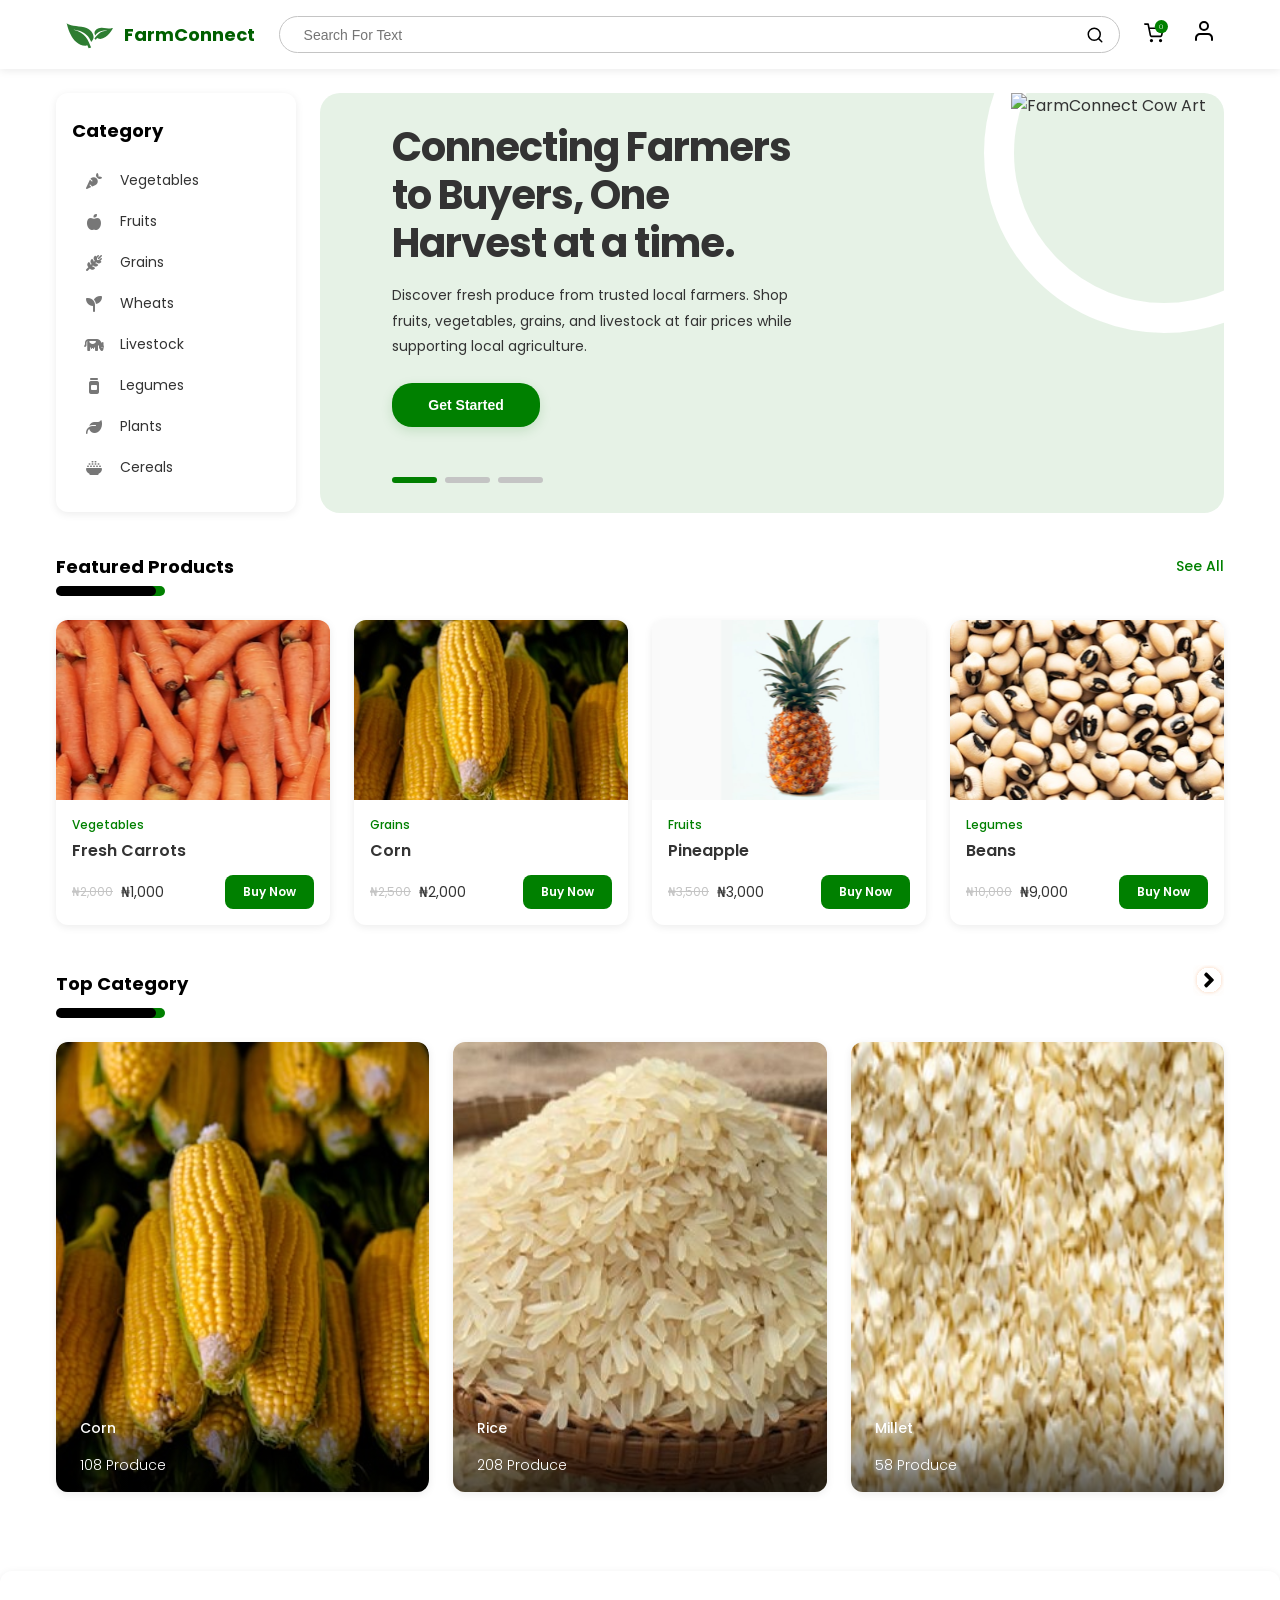
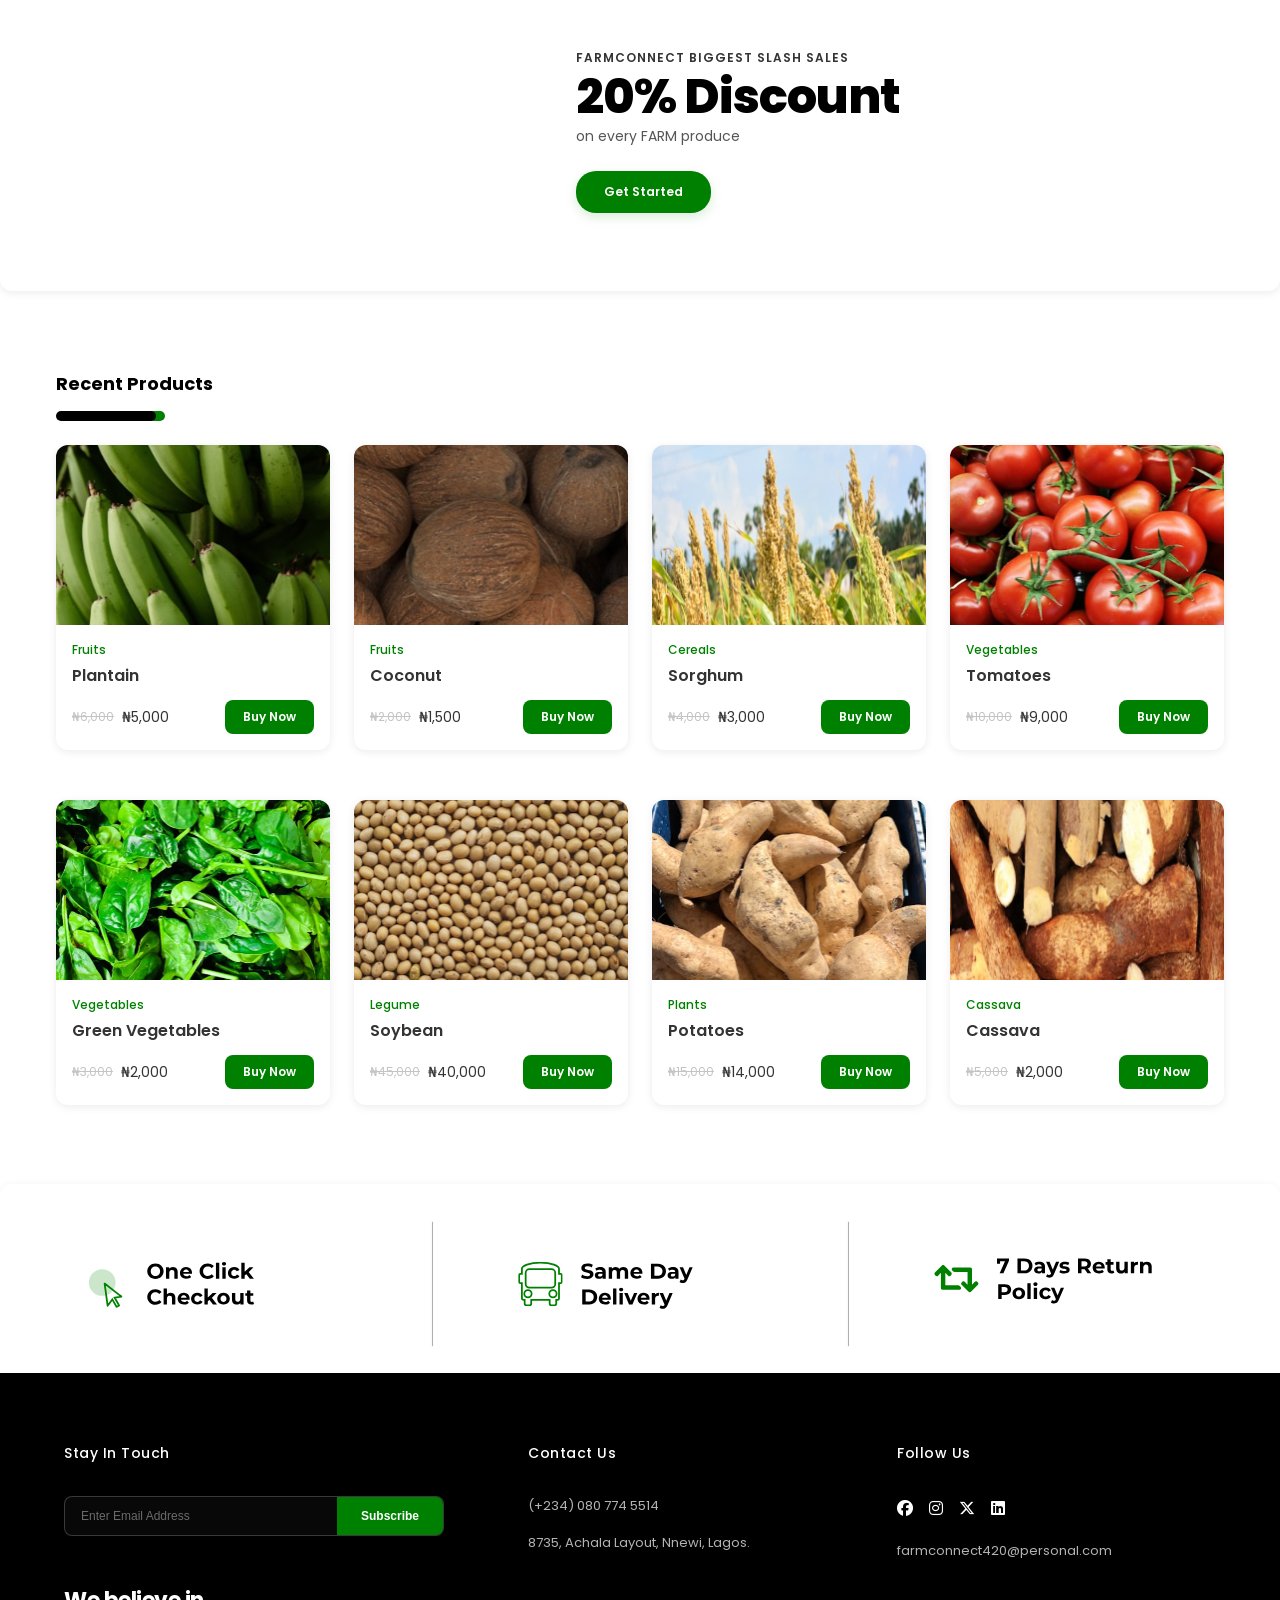
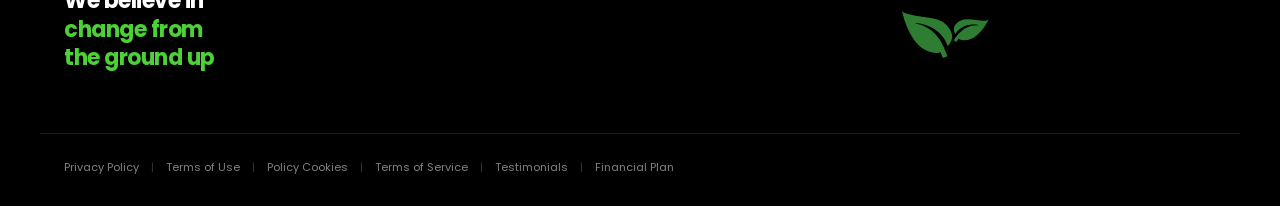
==== commit fd098b18: "Done with the home session" ====
--- a/pages/home.html
+++ b/pages/home.html
@@ -18,7 +18,6 @@
     
     <!-- Left Section: Logo & Name -->
     <a href="/pages/home.html" class="nav-logo">
-      <!-- Added class="logo-img" so we can size it using our CSS tokens -->
       <img src="/icons/logo.svg" alt="Logo" class="logo-img">
       <span class="nav-name">FarmConnect</span>
     </a>
@@ -95,17 +94,16 @@
 </main>
 
 <section class="products-section">
-  <!-- Section Header with Title and "See All" Link -->
+
   <div class="section-header">
     <h2 class="section-title">Featured Products</h2>
-    <a href="products.html" class="see-all-link">See All</a>
+    <a href="product.html" class="see-all-link">See All</a>
   </div>
    
     <img src="/icons/Bars.svg" class="slider-indicator">
-  <!-- Products Grid Matrix Container -->
+
  <div class="products-grid">
     
-    <!-- Card 1: Fresh Carrots -->
     <div class="product-card">
       <div class="card-img-wrapper">
         <img src="/images/carrots.svg" alt="Fresh Carrots" class="product-img">
@@ -123,7 +121,6 @@
       </div>
     </div>
 
-    <!-- Card 2: Corn -->
     <div class="product-card">
       <div class="card-img-wrapper">
         <img src="/images/corn.svg" alt="Corn" class="product-img">
@@ -142,7 +139,7 @@
       </div>
     </div>
 
-    <!-- Card 3: Pineapple -->
+
     <div class="product-card">
       <div class="card-img-wrapper">
         <img src="/images/pineapple.svg" alt="Pineapple" class="product-img">
@@ -161,7 +158,7 @@
       </div>
     </div>
 
-    <!-- Card 4: Beans -->
+ 
     <div class="product-card">
       <div class="card-img-wrapper">
         <img src="/images/beans.svg" alt="Beans" class="product-img">
@@ -193,7 +190,7 @@
     <img src="/icons/Bars.svg" class="slider-indicator">
   <div class="categories-image-grid">
     
-    <!-- Category Card 1: Corn -->
+    
     <div class="category-image-card">
       <img src="/images/corn.svg" alt="Corn Category" class="cat-grid-img">
       <div class="category-card-overlay">
@@ -202,7 +199,7 @@
       </div>
     </div>
 
-    <!-- Category Card 2: Rice -->
+
     <div class="category-image-card">
       <img src="/images/rice.svg" alt="Rice Category" class="cat-grid-img">
       <div class="category-card-overlay">
@@ -211,9 +208,9 @@
       </div>
     </div>
 
-    <!-- Category Card 3: Beans -->
+
     <div class="category-image-card">
-      <img src="/images/millet.svg" alt="Beans Category" class="cat-grid-img">
+      <img src="/images/millet.svg" alt="Millet Category" class="cat-grid-img">
       <div class="category-card-overlay">
         <h3 class="cat-card-name">Millet</h3>
         <p class="cat-card-sub">58 Produce</p>
@@ -224,10 +221,9 @@
  </section>
 
  <section class="flash-sale-section">
-  <!-- The main box that loads your pre-made background picture -->
+   
   <div class="sale-banner-image-box">
     
-    <!-- This container pushes and aligns all text to the right side -->
     <div class="sale-content-right">
       <span class="sale-tagline">FARMCONNECT BIGGEST SLASH SALES</span>
       <h2 class="sale-main-heading">20% Discount</h2>
@@ -239,7 +235,7 @@
 </section>
 
 <section class="recent-products-section">
-  <!-- Component Title Header -->
+  
   <div class="recent-header">
     <h2 class="recent-main-title">Recent Products</h2>
   </div>
@@ -407,17 +403,17 @@
 <footer class="site-footer">
   <div class="footer-container">
     
-    <!-- Column 1: Stay In Touch & Newsletter -->
+    
     <div class="footer-col newsletter-col">
       <h4 class="footer-heading">Stay In Touch</h4>
       
       <form class="footer-form" action="/subscribe" method="POST">
-        <!-- Replaced standard input styling parameters to track your exact mockup border outline -->
+       
         <input type="email" placeholder="Enter Email Address" required class="footer-input">
         <button type="submit" class="btn-green">Subscribe</button>
       </form>
 
-      <!-- The exact prominent display brand tagline on your Figma mockup canvas -->
+    
       <h3 class="footer-moto-text">
         We believe in <br>
         <span>change from <br>
@@ -425,19 +421,18 @@
       </h3>
     </div>
 
-    <!-- Column 2: Contact Details -->
+   
     <div class="footer-col">
       <h4 class="footer-heading">Contact Us</h4>
-      <!-- Placed the exact phone number and street address strings from your mockup screen layout -->
       <p class="footer-contact-info">(+234) 080 774 5514</p>
       <p class="footer-contact-info">8735, Achala Layout, Nnewi, Lagos.</p>
     </div>
 
-    <!-- Column 3: Follow Channels & Big Vector Branding Sprout -->
+   
     <div class="footer-col layout-branding-right-col">
       <h4 class="footer-heading">Follow Us</h4>
       
-      <!-- Horizontal Social Interface Core Links -->
+     
       <div class="social-icons">
         <a href="#" aria-label="Facebook Link"><i class="fa-brands fa-facebook"></i></a>
         <a href="#" aria-label="Instagram Link"><i class="fa-brands fa-instagram"></i></a>
@@ -445,11 +440,10 @@
         <a href="#" aria-label="LinkedIn Link"><i class="fa-brands fa-linkedin"></i></a>
       </div>
 
-      <!-- Live raw template placeholder string matching your mockup layout specifications -->
+    
       <p class="footer-email-link">farmconnect420@personal.com</p>
 
-      <!-- The beautiful signature brand sprout logo tracking directly over the right wall block -->
-      <!-- Replace the source file path below with your exported green sprout graphic shape! -->
+     
       <div class="footer-branding-logo">
         <img src="/images/Leaf.svg" alt="FarmConnect Sprout Graphics Logo" class="footer-sprout-img">
       </div>
@@ -457,7 +451,7 @@
 
   </div>
 
-  <!-- Bottom Floor Track Layout containing all secondary horizontal legal strings inline -->
+  
   <div class="footer-bottom-bar">
     <div class="footer-legal-links">
       <a href="#">Privacy Policy</a>
@@ -469,5 +463,25 @@
     </div>
   </div>
 </footer>
+<script>
+  
+  const scrollObserver = new IntersectionObserver((entries, observer) => {
+    entries.forEach(entry => {
+      
+      if (entry.isIntersecting) {
+   
+        entry.target.classList.add('is-visible');
+       
+        observer.unobserve(entry.target); 
+      }
+    });
+  }, {
+    threshold: 0.1 
+  });
+
+  document.querySelectorAll('.product-card, .recent-product-card, .category-section, .flash-sale-section').forEach(card => {
+    scrollObserver.observe(card);
+  });
+</script>
 </body>
 </html> 
--- a/css/home.css
+++ b/css/home.css
@@ -47,7 +47,19 @@
         color: var(--text);
         background: var(--white);
         overflow-x:hidden;
+       -webkit-font-smoothing: antialiased;
+    animation: globalPageFadeIn 0.8s cubic-bezier(0.25, 1, 0.5, 1) forwards;
     }
+    @keyframes globalPageFadeIn {
+    from {
+        opacity: 0;
+        transform: translateY(12px); /* Offsets the whole viewport slightly down to glide upward */
+    }
+    to {
+        opacity: 1;
+        transform: translateY(0);    /* Settles cleanly into perfect resolution alignment */
+    }
+}
 
    
 .navbar-header {
@@ -154,9 +166,7 @@
 }
 
 
-/* ==========================================================================
-   PARENT LAYOUT GRID: LOCKS SIDEBAR & HERO BANNER SIDE-BY-SIDE
-   ========================================================================== */
+
 .main-container {
     display: grid;
     grid-template-columns: 240px 1fr; 
@@ -167,9 +177,7 @@
     align-items: start;
 }
 
-/* ==========================================
-   LEFT SIDEBAR STYLE
-   ========================================== */
+
 .category-sidebar {
     background-color: var(--white);
     border-radius: var(--radius-md);
@@ -221,15 +229,10 @@
 }
 
 
-/* ==========================================
-   RIGHT HERO BANNER DESIGN (MATCHING THE FIGMA IMAGE)
-   ========================================== */
-/* ==========================================================================
-   THE HERO BANNER DESIGN (MATCHING YOUR IMAGE PERFECTLY)
-   ========================================================================== */
+
 .hero-banner-container {
-    background-color: var(--secondary); /* Exact soft pastel mint green background from your image */
-    border-radius: var(--radius-lg); /* Smooth 20px corners */
+    background-color: var(--secondary); 
+    border-radius: var(--radius-lg); 
     min-height: 420px;
     display: flex;
     text-align: left;
@@ -237,10 +240,9 @@
     justify-content: space-between;
     padding: var(--space-5) 8%;
     position: relative;
-    overflow: hidden; /* Keeps the white background circles clipped inside */
-}
-
-/* THE WHITE DECORATIVE ACCENT RING IN THE TOP RIGHT CORNER */
+    overflow: hidden; 
+}
+
 .hero-banner-container::before {
     content: '';
     position: absolute;
@@ -248,21 +250,21 @@
     right: -120px;
     width: 300px;
     height: 300px;
-    border: 30px solid var(--white); /* Semitransparent white thick ring */
+    border: 30px solid var(--white); 
     border-radius: 50%;
     z-index: 1;
 }
 
-/* TEXT ELEMENT CONTENT PANEL */
+
 .hero-content {
     max-width: 55%;
-    z-index: 2; /* Keeps text above the decorative circles */
+    z-index: 2; 
     position: relative;
 }
 
 .hero-main-title {
     font-family: var(--font-family);
-    font-size: var(--fs-2xl); /* Heavy display title scale from your image */
+    font-size: var(--fs-2xl);  
     font-weight: var(--fw-bold);
     color: var(--text); 
     line-height: 1.2;
@@ -272,32 +274,32 @@
 
 .hero-subtext {
     font-size: var(--fs-sm);
-    color: var(--text); /* Soft charcoal gray description text */
+    color: var(--text); 
     line-height: 1.8;
     max-width: 480px;
     margin-bottom: var(--space-5);
 }
 
-/* BRIGHT GREEN CALL TO ACTION BUTTON */
+
 .get-started-btn {
-    background-color: var(--primary); /* Vibrant bright green from your image */
+    background-color: var(--primary); 
     color: var(--white);
     font-size: var(--fs-sm);
     font-weight: var(--fw-semibold);
     padding: 14px 36px;
     border: none;
-    border-radius: var(--radius-lg); /* Fully pill-rounded corners */
+    border-radius: var(--radius-lg); 
     cursor: pointer;
     box-shadow: 0 4px 12px rgba(0, 128, 0, 0.15);
     transition: var(--transition);
 }
 
 .get-started-btn:hover {
-    background-color: var(--primary-hover); /* Darker green hover effect */
+    background-color: var(--primary-hover); 
     transform: translateY(-1px);
 }
 
-/* SOLID DASH INDICATORS TRACK (BOTTOM LEFT) */
+
 .slider-indicators {
     display: flex;
     gap: 8px;
@@ -305,20 +307,17 @@
 }
 
 .slider-indicators .dot {
-    width: 45px; /* Rectangular dashes like your image */
+    width: 45px;
     height: 6px;
-    background-color: var(--gray); /* Muted gray-green for inactive dashes */
+    background-color: var(--gray); 
     border-radius: 3px;
     transition: var(--transition);
 }
 
 .slider-indicators .dot.active {
-    background-color: var(--primary); /* Active dash matches button green */
-}
-
-/* ==========================================
-   THE REALISTIC COW IMAGE PLACEMENT
-   ========================================== */
+    background-color: var(--primary); 
+}
+
 .hero-image-wrapper {
     position: absolute;
     right: 2%;
@@ -331,7 +330,7 @@
 }
 
 .hero-cow-graphic {
-    height: 100%; /* Spans full height of banner */
+    height: 100%;
     width: auto;
     object-fit: contain;
 }
@@ -344,9 +343,6 @@
     .main-container { grid-template-columns: 1fr; }
 }
 
-/* ==========================================
-   CAROUSEL SLIDER BUTTON ARROWS
-   ========================================== */
 /*.slider-arrow {
     position: absolute;
     top: 50%;
@@ -373,16 +369,13 @@
 .prev-arrow { left: var(--space-4); }
 .next-arrow { right: var(--space-4); }*/
 
-/* ==========================================
-   FEATURED PRODUCTS SECTION
-   ========================================== */
 .products-section {
     max-width: var(--container-width);
     margin: 40px auto;
     padding: 0 var(--space-4);
 }
 
-/* Header row layout formatting */
+
 .section-header {
     display: flex;
     align-items: center;
@@ -411,28 +404,27 @@
 }
 
 
-/* ==========================================
-   PRODUCTS MATRIX CONTAINER (4 COLUMNS)
-   ========================================== */
+
 .products-grid {
     cursor: pointer;
     display: grid;
-    grid-template-columns: repeat(4, 1fr); /* 4 identical side-by-side columns */
-    gap: var(--space-5);                  /* Perfect gap between layout tiles */
+    grid-template-columns: repeat(4, 1fr); 
+    gap: var(--space-5);                 
 }
 
 /* Card Block Outer Borders Setup */
 .product-card {
     background-color: var(--white);
-    border-radius: var(--radius-md);     /* Smooth 12px card corners token */
-    box-shadow: var(--shadow-sm);        /* Light aesthetic card drop shadow aura */
+    border-radius: var(--radius-md);    
+    box-shadow: var(--shadow-sm);        
     overflow: hidden;
     transition: var(--transition);
 }
 
 .product-card:hover {
-    transform: translateY(-4px);         /* Micro-lift response layout action */
-}
+    transform: translateY(-4px); 
+}
+
 
 /* Image bounding frames metrics */
 .card-img-wrapper {
@@ -448,11 +440,11 @@
 .product-img {
     width: 100%;
     height: 100%;
-    object-fit: cover; /* Crops vegetables to fill out images boundary masks */
-}
-
-
-/* Card Metadata details block settings */
+    object-fit: cover; 
+}
+
+
+
 .card-info {
     padding: var(--space-4);
     display: flex;
@@ -462,7 +454,7 @@
 
 .product-category {
     font-size: var(--fs-xs);
-    color: var(--primary); /* Small green category tracking labels */
+    color: var(--primary);
     font-weight: var(--fw-medium);
 }
 
@@ -473,7 +465,7 @@
     margin-bottom: 4px;
 }
 
-/* Forces Price on left side, button on right side horizontally */
+
 .card-bottom-row {
     display: flex;
     align-items: center;
@@ -481,18 +473,18 @@
     margin-top: 4px;
 }
 
-/* EDITED: Changed from flex-direction: column to a side-by-side flex row */
+
 .product-price {
     display: flex;
-    align-items: center;     /* Aligns text flat on the exact same baseline level */
-    gap: 8px;                /* Creates a clean horizontal gap between the numbers */
-}
-
-/* EDITED: Optimized text token scale for a balanced look */
+    align-items: center;    
+    gap: 8px;                
+}
+
+
 .old-price {
-    font-size: var(--fs-xs); /* Uses your smaller 0.75rem token size */
+    font-size: var(--fs-xs);
     color: var(--gray);
-    text-decoration: line-through; /* Draws a crisp line through the old numbers */
+    text-decoration: line-through; 
     font-weight: var(--fw-regular);
 }
 
@@ -502,16 +494,16 @@
     color: var(--text);
 }
 
-/* Isolated compact rectangular button pinned to bottom right */
+
 .add-to-cart-btn {
-    background-color: var(--primary); /* Bright brand green */
+    background-color: var(--primary); 
     color: var(--white);
     border: none;
     font-family: var(--font-family);
     font-size: var(--fs-xs);
     font-weight: var(--fw-semibold);
     padding: 8px 18px;
-    border-radius: var(--radius-sm);  /* Snaps to sharp 8px corner values */
+    border-radius: var(--radius-sm);  
     cursor: pointer;
     transition: var(--transition);
 }
@@ -520,7 +512,7 @@
     background-color: var(--primary-hover);
 }
 
-/* Responsive constraints adjustments */
+
 @media (max-width: 992px) {
     .products-grid { grid-template-columns: repeat(2, 1fr); }
 }
@@ -561,12 +553,9 @@
     margin-top: -10px;
     margin-bottom: var(--space-5);
 }
-/* ==========================================================================
-   NEW TOP CATEGORIES DESIGN (AS SEEN IN SCREENSHOT)
-   ========================================================================== */
+
 .top-categories-section {
-    max-width: var(--container-width); /* Stays within your 1200px layout limits */
-    margin: 50px auto;
+    max-width: var(--container-width);
     padding: 0 var(--space-4);
 }
 
@@ -576,62 +565,58 @@
 
 .categories-main-title {
     font-family: var(--font-family);
-    font-size: var(--fs-md);          /* Crisp, standard section heading font size */
+    font-size: var(--fs-md);      
     font-weight: var(--fw-bold);
     color: var(--black);
 }
 
-/* ==========================================
-   3-COLUMN IMAGE MATRIX GRID ENGINE
-   ========================================== */
+
 .categories-image-grid {
     display: grid;
-    /* Forces exactly 3 columns side-by-side filling up the empty space evenly */
     grid-template-columns: repeat(3, 1fr); 
-    gap: var(--space-5); /* Employs your system spacing layout tokens */
+    gap: var(--space-5); 
 }
 
 .category-image-card {
-    position: relative; /* Crucial: Traps the text label overlays inside the card limits */
-    height: 450px;      /* Set vertical height matching the screenshot's aspect ratio */
-    border-radius: var(--radius-md); /* Smooth 12px card corners matching Figma cards */
-    overflow: hidden;   /* Cuts off any messy image borders that bleed past the curves */
+    position: relative;  
+    height: 450px;     
+    border-radius: var(--radius-md); 
+    overflow: hidden;
     box-shadow: var(--shadow-sm);
     cursor: pointer;
     transition: var(--transition);
 }
 
 .category-image-card:hover {
-    transform: translateY(-4px); /* Add a tiny interactive lift feel on hover */
+    transform: translateY(-4px); 
 }
 
 .cat-grid-img {
     width: 100%;
     height: 100%;
-    object-fit: cover; /* Keeps images scaled beautifully without squishing or stretching */
-}
-
-/* THE CONTAINER POSITIONING THE TEXT ON TOP OF THE ARTWORK */
+    object-fit: cover;
+}
+
+
 .category-card-overlay {
     position: absolute;
     left: 0;
     bottom: 0;
     width: 100%;
     padding: var(--space-4) var(--space-5);
-    
-    /* Adds a soft dark fade gradient backdrop so the text remains highly readable */
     background: linear-gradient(to top, rgba(0,0,0,0.6) 0%, rgba(0,0,0,0) 100%);
     
     z-index: 2;
 }
 
-/* The label font properties */
+
 .cat-card-name {
     font-family: var(--font-family);
-    font-size: var(--fs-sm); /* Keep it light and elegant matching mockup scales */
+    font-size: var(--fs-sm);
     font-weight: var(--fw-medium);
-    color: var(--white); /* White text color tracks flawlessly over image gradient layers */
-}
+    color: var(--white); 
+}
+
 .cat-card-sub{
     font-family: var(--font-family);
     font-size: var(--fs-sm); 
@@ -640,18 +625,16 @@
     margin-top: var(--space-4);
 }
 
-/* Responsive collapse for tablets and mobile devices */
+
 @media (max-width: 768px) {
     .categories-image-grid {
-        grid-template-columns: 1fr; /* Stacks image boxes vertically on narrow displays */
+        grid-template-columns: 1fr; 
     }
     .category-image-card {
-        height: 250px; /* Slims vertical height profile scale on tiny phones */
+        height: 250px; 
     }
 }
- /* ==========================================================================
-   FLASH SALE POSITIONING SYSTEM (LIVE TEXT OVER PRE-MADE IMAGE)
-   ========================================================================== */
+ 
 .flash-sale-section {
     margin: 55px auto;  
     padding-top: var(--space-5);
@@ -661,29 +644,26 @@
 .sale-banner-image-box {
     width: 100%;
     height: 320px;                    
-    
-    /* LINK YOUR RECENT EXPORTED BACKGROUND IMAGE HERE */
     background-image: url('/images/Banner\ Ads.svg'); 
-    background-size: cover;            /* Forces background to cleanly fill the entire container */
-    background-position: center;       /* Centers the background graphics layout */
+    background-size: cover;          
+    background-position: center;       
     background-repeat: no-repeat;
-    
-    border-radius: var(--radius-md);   /* Smooth 12px corners matching your design tokens */
+    border-radius: var(--radius-md); 
     box-shadow: var(--shadow-sm);
     
-    /* THE MAGIC HOOK: Uses Flexbox to float all text inside to the right-hand wall */
-    display: flex;
-    justify-content: flex-end;         /* Pushes the content compartment completely to the right */
-    align-items: center;               /* Perfectly centers your text vertically (top to bottom) */
+    /* for the text*/
+    display: flex;
+    justify-content: flex-end;
+    align-items: center;               
 }
 
 
 .sale-content-right {
-    width: 55%;                        /* Limits box width so text stays strictly on the right half */
-    padding: var(--space-5) 6% var(--space-5) 0; /* Generous right side padding offset padding */
+    width: 55%;                       
+    padding: var(--space-5) 6% var(--space-5) 0; 
     display: flex;
     flex-direction: column;
-    align-items: flex-start;           /* Left-aligns your sentences natively */
+    align-items: flex-start;           
 }
 
 .sale-tagline {
@@ -696,8 +676,8 @@
 
 .sale-main-heading {
     font-family: var(--font-family);
-    font-size: var(--fs-3xl);           /* Bold display text scale matching Figma (3rem) */
-    font-weight: var(--fw-black);        /* Extra heavy line thickness */
+    font-size: var(--fs-3xl);           
+    font-weight: var(--fw-black);       
     color: var(--black);
     line-height: 1.1;
     letter-spacing: -1px;
@@ -711,16 +691,16 @@
     margin-bottom: var(--space-5);
 }
 
-/* Bright Green CTA Action Button Layout */
+
 .sale-action-btn {
-    background-color: var(--primary);    /* Bright signature green branding token (#008000) */
+    background-color: var(--primary);   
     color: var(--white);
     font-family: var(--font-family);
     font-size: var(--fs-xs);
     font-weight: var(--fw-semibold);
     padding: 12px 28px;
     border: none;
-    border-radius: var(--radius-lg);     /* Smooth round pill button curve (20px) */
+    border-radius: var(--radius-lg);    
     cursor: pointer;
     box-shadow: 0 4px 12px rgba(0, 128, 0, 0.15);
     transition: var(--transition);
@@ -731,27 +711,25 @@
     transform: translateY(-1px);
 }
 
-/* Responsive adjustment for tablets and small smartphones */
+
 @media (max-width: 768px) {
     .sale-banner-image-box {
         height: auto;
-        background-image: none;        /* Removes background on mobile if text overrides layout */
-        background-color: #f6faf6;     /* Fallback pastel background */
+        background-image: none;       
+        background-color: #f6faf6;     
         padding: var(--space-5);
     }
     .sale-content-right {
         width: 100%;
         padding: 0;
-        align-items: center;           /* Center aligns everything on small mobile screens */
+        align-items: center;        
         text-align: center;
     }
 }
 
-/* ==========================================================================
-   RECENT PRODUCTS CARD MATRIX GRID
-   ========================================================================== */
+
 .recent-products-section {
-    max-width: var(--container-width); /* Restricts bounds to 1200px spacing width */
+    max-width: var(--container-width);
     margin: 50px auto;
     padding: 0 var(--space-4);
     cursor: pointer;
@@ -768,14 +746,6 @@
     color: var(--black);
 }
 
-
-
-/* ==========================================
-   4-COLUMN MATRIX GRID SYSTEM ENGINE
-   ========================================== */
-/* ==========================================================================
-   UPDATED: RESPONSIVE RECENT PRODUCTS CARD MATRIX GRID
-   ========================================================================== */
 .recent-products-grid {
     display: grid;
     grid-template-columns: repeat(auto-fit, minmax(240px, 1fr)); 
@@ -783,41 +753,48 @@
 }
 
 .recent-product-card {
-    border-radius: var(--radius-md); /* Smooth 12px curves token */
-    overflow: hidden;                 /* Clips background image bleed limits cleanly */
+    border-radius: var(--radius-md); 
+    overflow: hidden;                 
     box-shadow: var(--shadow-sm);
     background-color: var(--white);
     transition: var(--transition);
     cursor: pointer;
-    
-    /* Guarantees proper card structure by forcing flex-direction column updates inside */
     display: flex;
     flex-direction: column;
 }
 
 .recent-product-card:hover {
-    transform: translateY(-4px);      /* Interactive hover feedback rise translation */
+    transform: translateY(-4px);      
 }
 
 .features-banner-image-box{                  
     width: 100%;
     height: 200px;                    
-    
-    /* LINK YOUR RECENT EXPORTED BACKGROUND IMAGE HERE */
     background-image: url('/images/features-banner.svg'); 
-    background-size: contain;            /* Forces background to cleanly fill the entire container */
-    background-position: center;       /* Centers the background graphics layout */
+    background-size: contain;          
+    background-position: center;     
     background-repeat: no-repeat;
     
-    border-radius: var(--radius-md);   /* Smooth 12px corners matching your design tokens */
+    border-radius: var(--radius-md); 
     box-shadow: var(--shadow-sm);
 }
 
-/* ==========================================================================
-   THE FIGMA-PERFECT TEAM BEZAO SITE FOOTER ENGINE
-   ========================================================================== */
+.product-card, .recent-product-card, .category-section, .flash-sale-section{
+    opacity: 0;
+    transform: translateY(40px); 
+    transition: opacity 1.2s cubic-bezier(0.215, 0.610, 0.355, 1), 
+                transform 1.2s cubic-bezier(0.215, 0.610, 0.355, 1);
+    will-change: opacity, transform;
+}
+
+.product-card.is-visible, .recent-product-card.is-visible, .category-section.is-visible, .flash-sale-section.is-visible, .product-card.is-visible {
+    opacity: 1;
+    transform: translateY(0);
+}
+
+
 .site-footer {
-    background-color: #0b0c10; /* Pure deep charcoal black background from mockup graphics canvas */
+    background-color: var(--black);
     color: var(--white);
     padding: 70px 0 30px 0;
     margin-top: -90px;
@@ -827,7 +804,6 @@
 
 .footer-container {
     display: grid;
-    /* Split parameters: Column 1 claims slightly more space width, matching design profiles */
     grid-template-columns: 1.3fr 1fr 1fr;
     gap: 50px;
     max-width: var(--container-width);
@@ -842,7 +818,7 @@
     gap: 16px;
 }
 
-/* Small, clear header text styles */
+
 .footer-heading {
     font-size: 14px;
     font-weight: 500;
@@ -851,13 +827,11 @@
     letter-spacing: 0.5px;
 }
 
-/* ==========================================
-   COLUMN 1: NEWSLETTER & MOTO BANNER BLOCK
-   ========================================== */
+
 .footer-form {
     display: flex;
     align-items: center;
-    border: 1px solid rgba(255, 255, 255, 0.2); /* Soft muted gray boundary lines */
+    border: 1px solid rgba(255, 255, 255, 0.2);
     border-radius: var(--radius-sm);
     background-color: rgba(255, 255, 255, 0.03);
     overflow: hidden;
@@ -880,7 +854,7 @@
 }
 
 .btn-green {
-    background-color: var(--primary); /* Bright theme green token (#008000) */
+    background-color: var(--primary);
     color: var(--white);
     border: none;
     padding: 12px 24px;
@@ -894,7 +868,7 @@
     background-color: var(--primary-hover);
 }
 
-/* The exact, heavy title tagline fonts visible in your Figma canvas block */
+
 .footer-moto-text {
     font-size: 22px;
     font-weight: var(--fw-bold);
@@ -905,15 +879,13 @@
 }
 
 .footer-moto-text span {
-    color: #4cd137; /* Pops the lower sentence block parameters into bright neon vegetation green! */
-}
-
-/* ==========================================
-   COLUMN 2 & 3: CONTACT STRINGS AND SOCIAL LAYOUTS
-   ========================================== */
+    color: #4cd137; 
+}
+
+
 .footer-contact-info, .footer-email-link {
     font-size: 13px;
-    color: rgba(255, 255, 255, 0.7); /* Clean readable opacity font text rules */
+    color: rgba(255, 255, 255, 0.7);
     line-height: 1.6;
 }
 
@@ -939,7 +911,7 @@
     transform: translateY(-1px);
 }
 
-/* Position mapping anchors for the custom bright green sprout artwork graphics */
+
 .footer-branding-logo {
     margin-top: 25px;
     display: flex;
@@ -947,14 +919,12 @@
 }
 
 .footer-sprout-img {
-    height: 60px; /* Safe proportional scale constraints */
+    height: 60px; 
     width: auto;
     object-fit: contain;
 }
 
-/* ==========================================
-   BOTTOM BASELINE TRACK: HORIZONTAL POLICY LINK PANEL
-   ========================================== */
+
 .footer-bottom-bar {
     max-width: var(--container-width);
     margin: 60px auto 0 auto;
@@ -966,18 +936,18 @@
 .footer-legal-links {
     display: flex;
     flex-direction: row;
-    gap: 12px; /* Pulls clean tight padding intervals between words */
-    flex-wrap: wrap; /* Safely handles word wraps cleanly on tablet screen states */
+    gap: 12px; 
+    flex-wrap: wrap; 
 }
 
 .footer-legal-links a {
-    color: rgba(255, 255, 255, 0.5); /* Soft background contrast values */
+    color: rgba(255, 255, 255, 0.5);  
     text-decoration: none;
     font-size: 11px;
     transition: var(--transition);
 }
 
-/* Draws the subtle small white separator dividers block tracks between policy links */
+
 .footer-legal-links a:not(:last-child)::after {
     content: '|';
     margin-left: 12px;
@@ -989,13 +959,15 @@
     color: var(--white);
 }
 
-/* Tablet columns reduction breakpoints tracks fallback profiles */
+
 @media (max-width: 992px) {
     .footer-container {
-        grid-template-columns: 1fr; /* Stacks column sections into one single timeline on smaller devices */
+        grid-template-columns: 1fr; 
         gap: 40px;
     }
     .footer-bottom-bar {
         margin-top: 40px;
     }
-}+}
+
+
